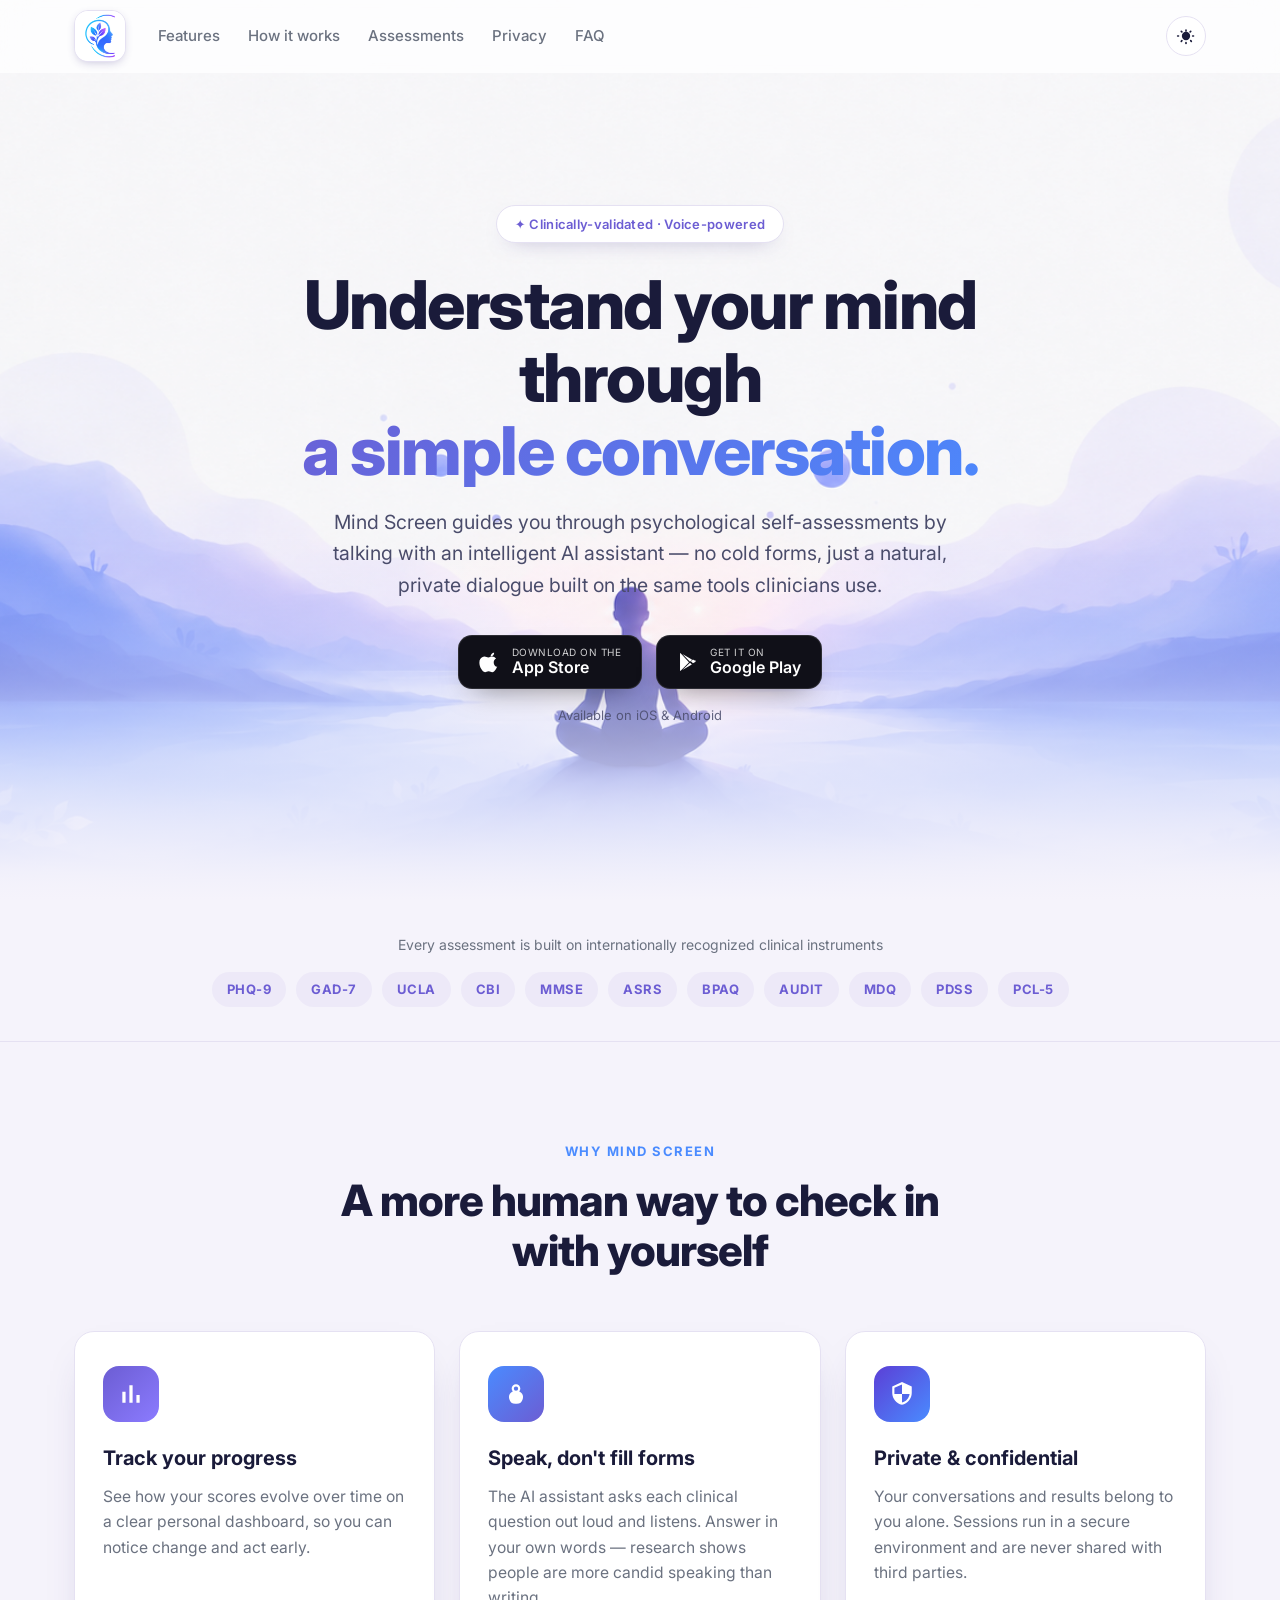
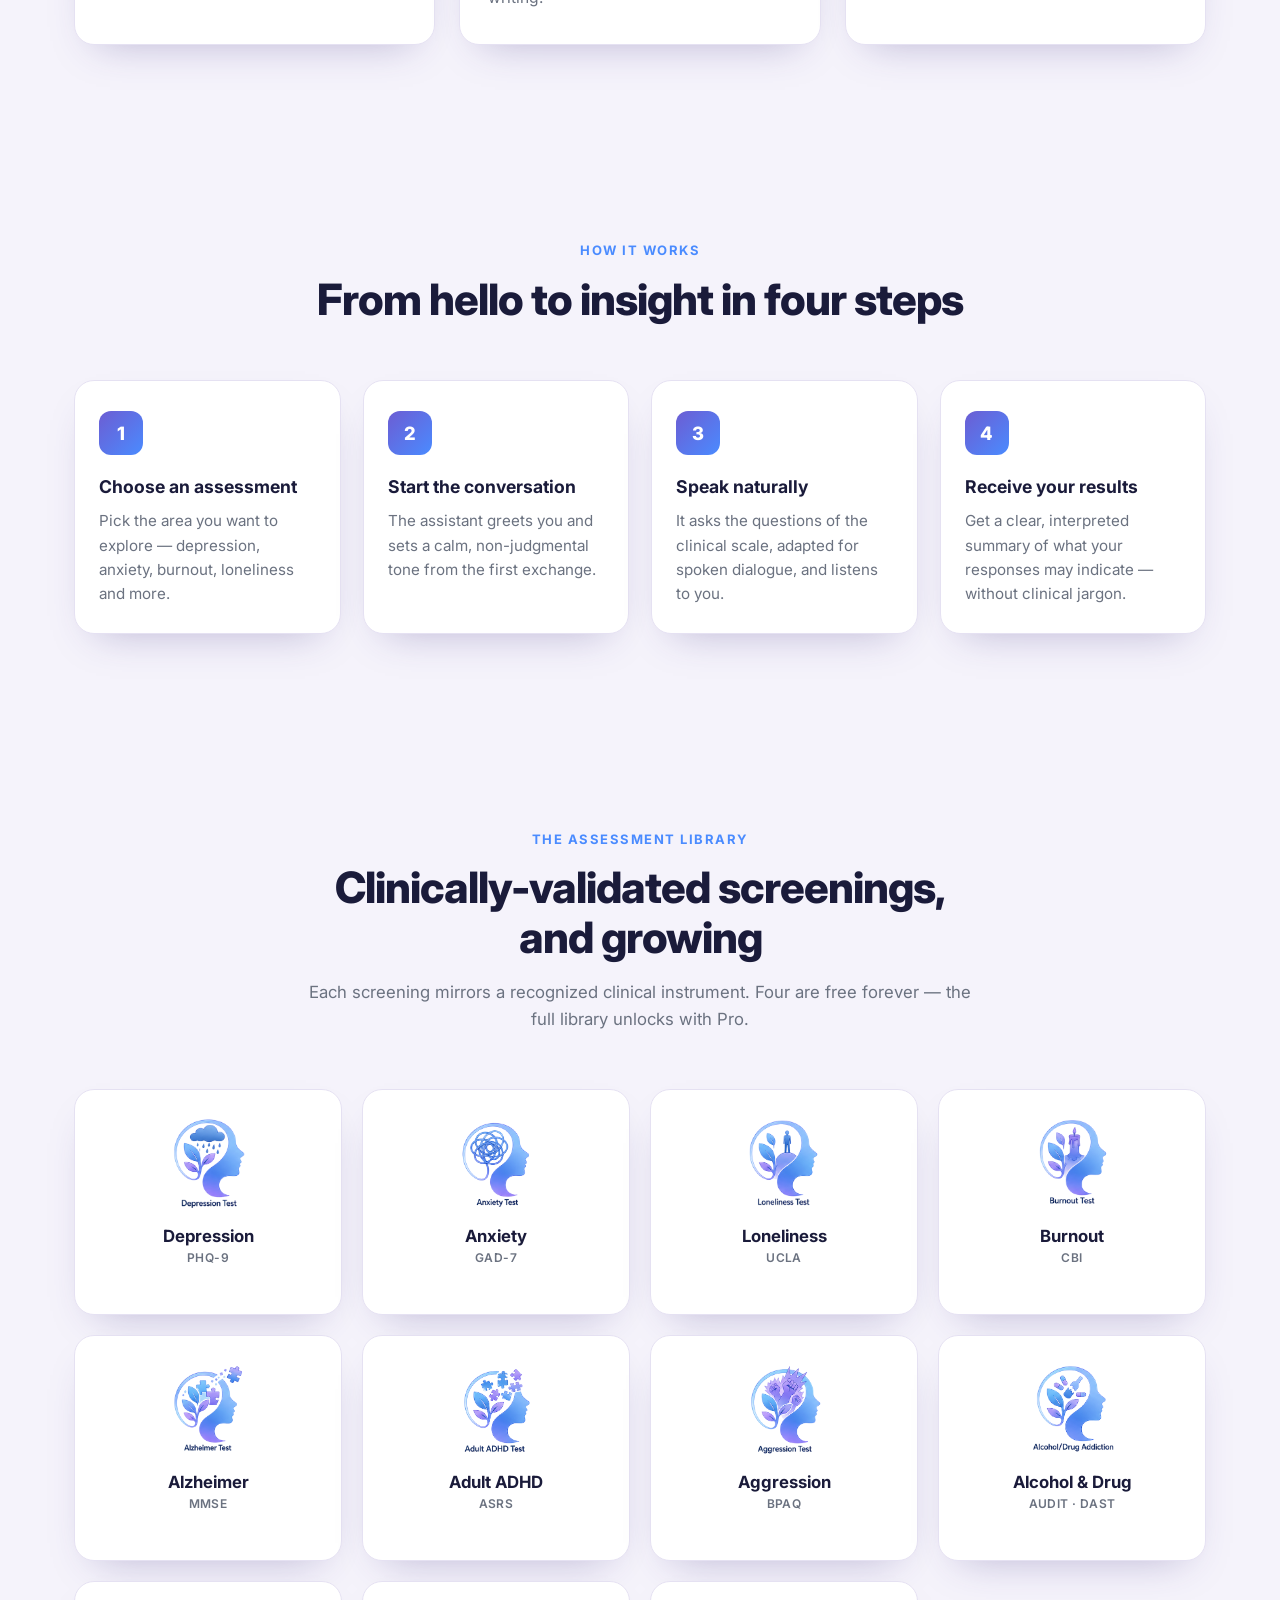
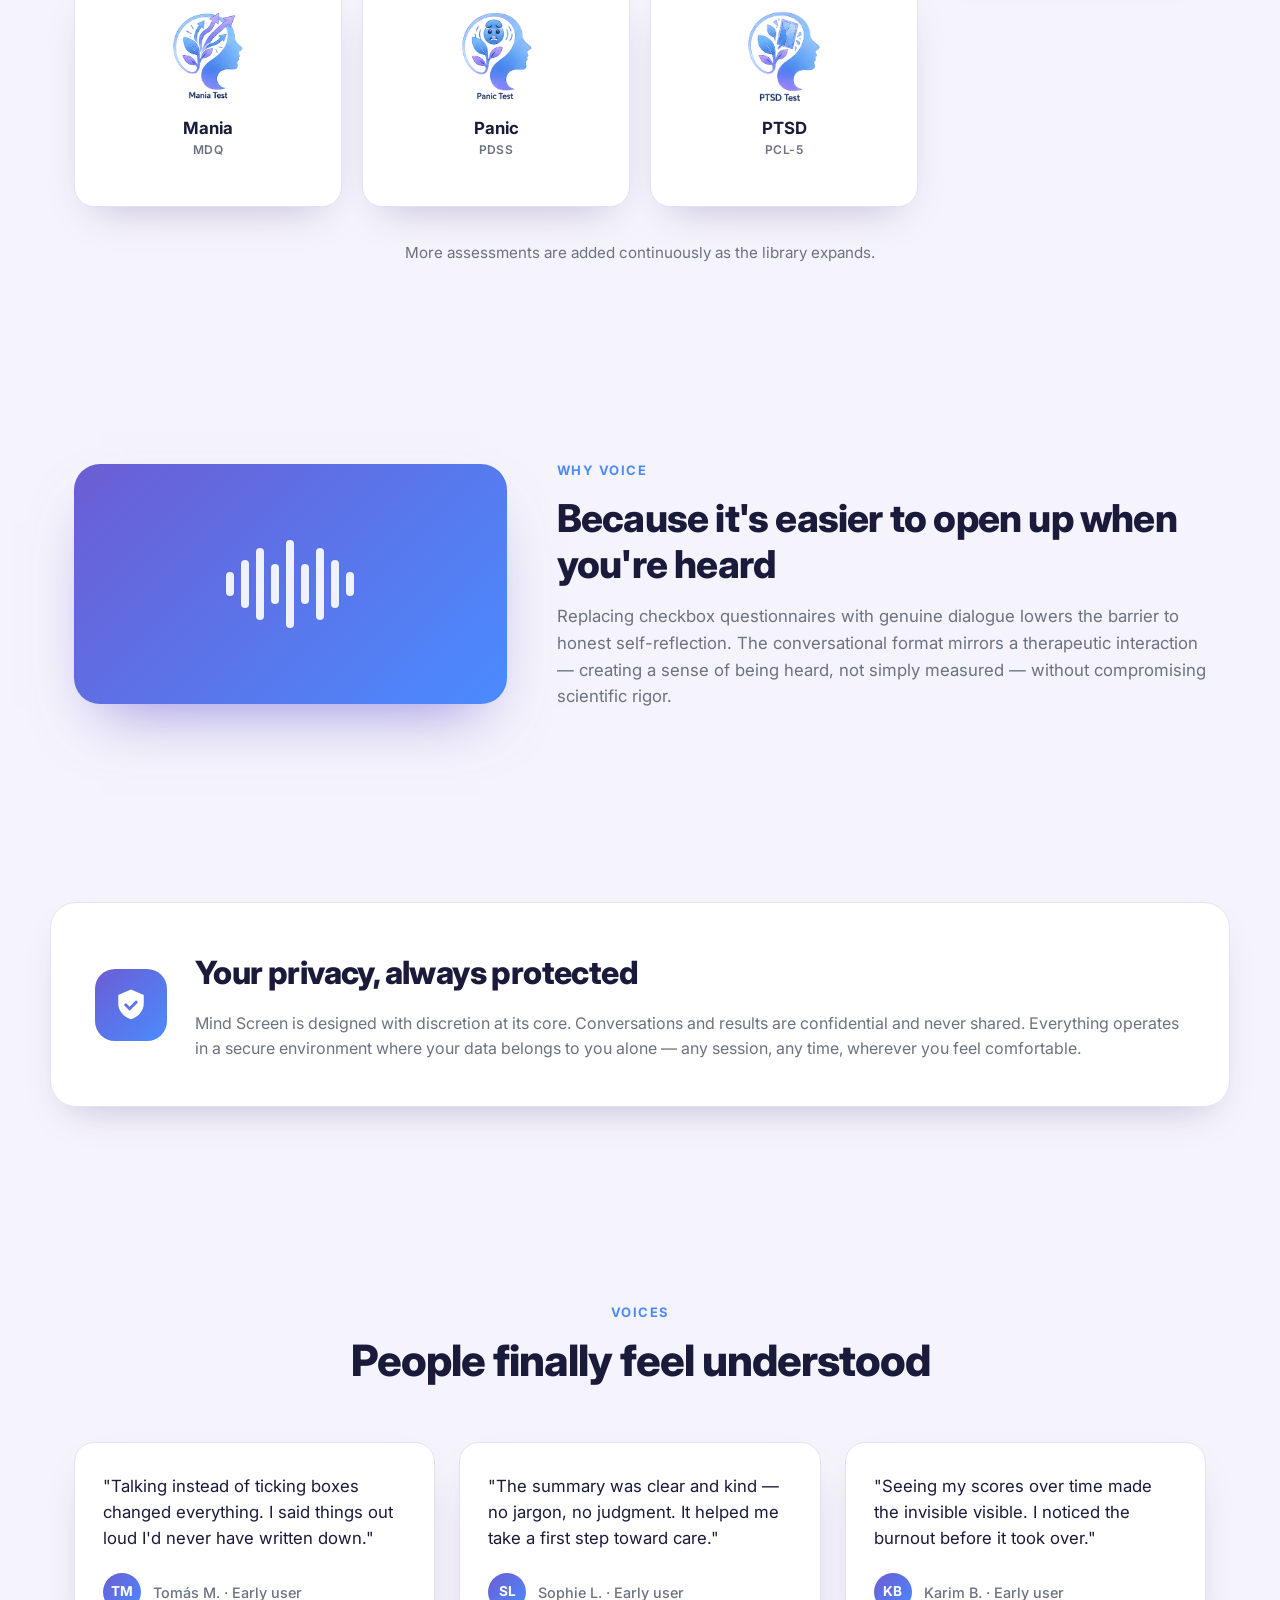
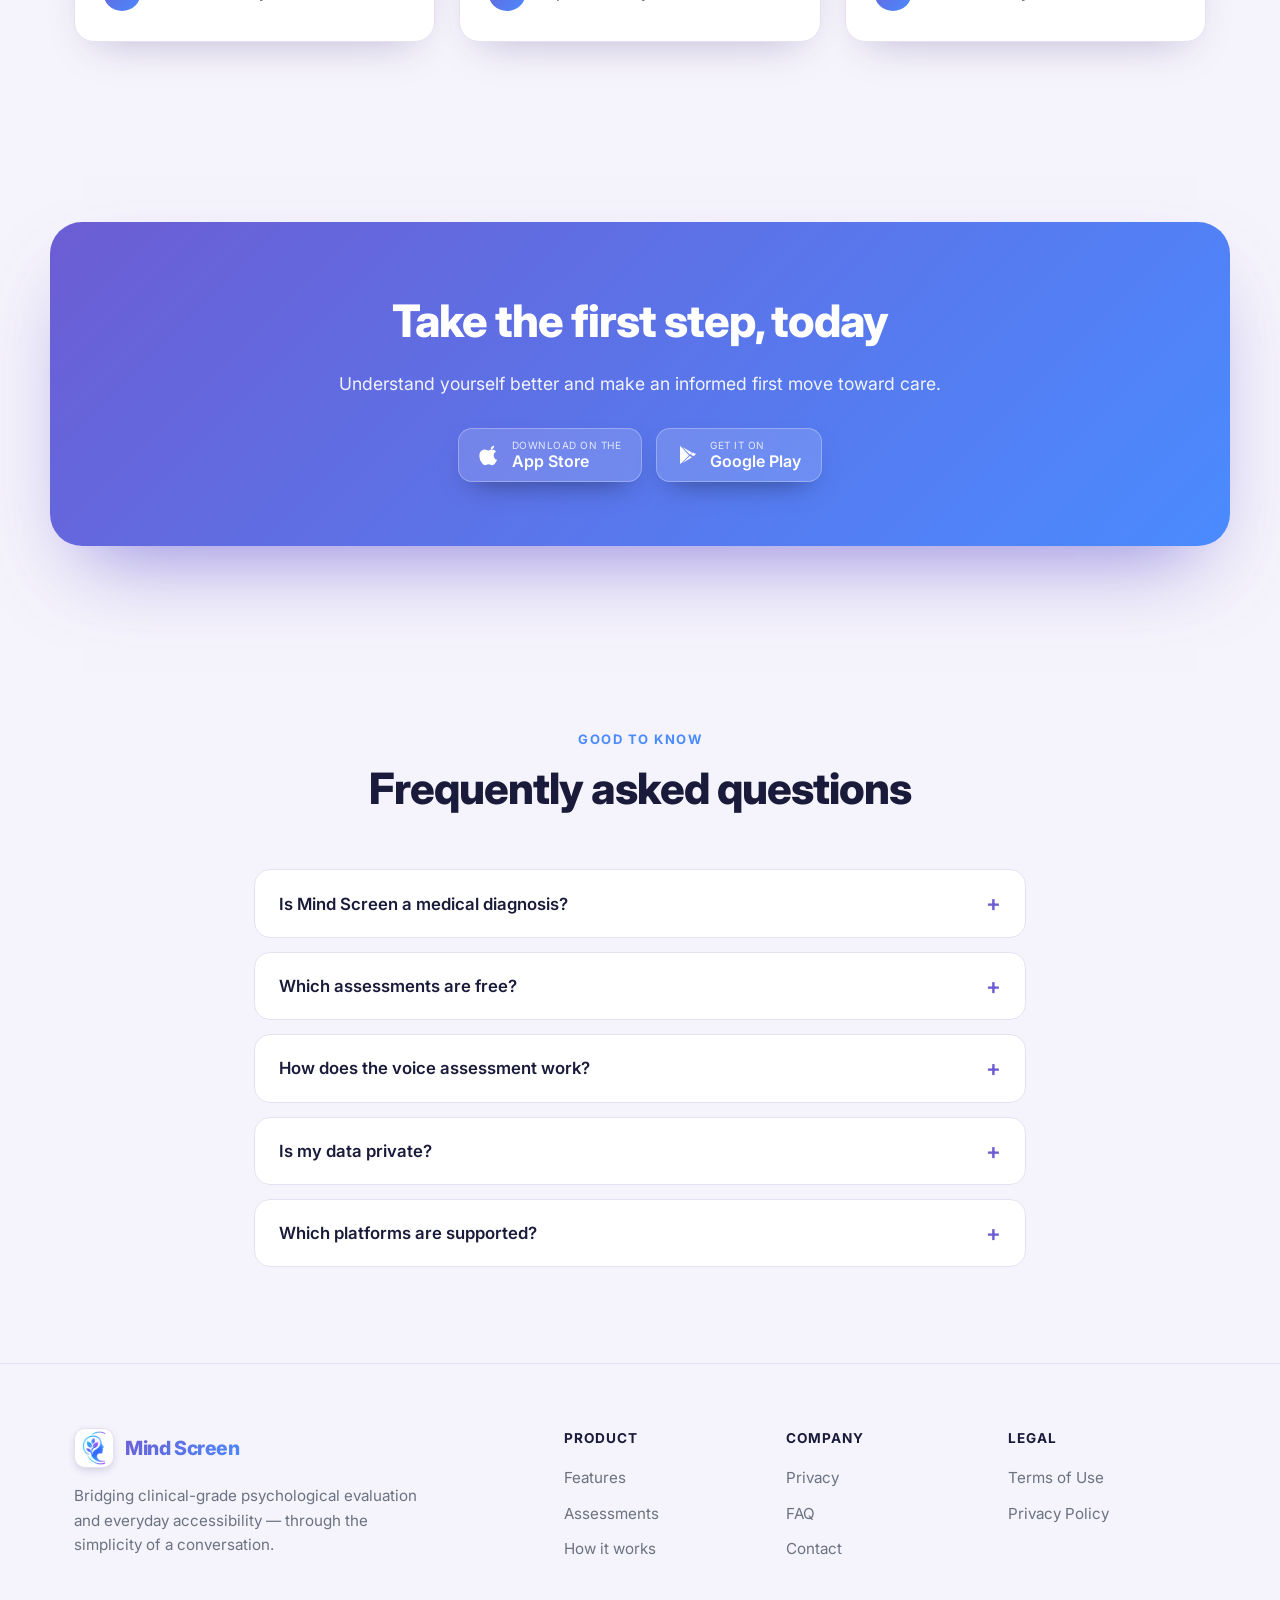
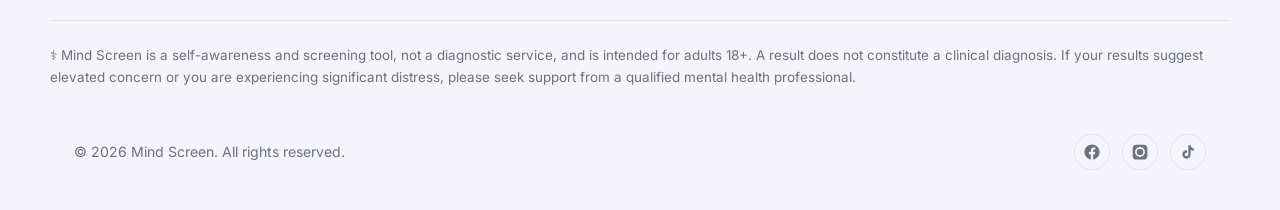
==== index.html @ 88c6c552 "Update Website Assets and Scripts" ====
<!DOCTYPE html>
<html lang="en">
<head>
  <meta charset="UTF-8" />
  <meta name="viewport" content="width=device-width, initial-scale=1.0" />
  <title>Mind Screen — Talk. Understand. Feel better.</title>
  <meta name="description" content="Mind Screen is a voice-powered mental wellness app. Take clinically-validated psychological self-assessments through a natural conversation with an AI assistant. Private, bilingual, and grounded in the tools clinicians use." />
  <meta name="theme-color" content="#6C5DD3" />
  <link rel="icon" type="image/png" href="assets/img/app-icon.png" />
  <link rel="apple-touch-icon" href="assets/img/app-icon.png" />
  <link rel="preconnect" href="https://fonts.googleapis.com" />
  <link rel="preconnect" href="https://fonts.gstatic.com" crossorigin />
  <link href="https://fonts.googleapis.com/css2?family=Inter:wght@400;500;600;700;800&family=Playfair+Display:wght@600;700&display=swap" rel="stylesheet" />
  <link rel="stylesheet" href="assets/css/styles.css" />
</head>
<body>
  <!-- ============================ HEADER ============================ -->
  <header class="site-header" id="siteHeader">
    <div class="container header-inner">
      <a href="#top" class="brand" aria-label="Mind Screen home">
        <img src="assets/img/app-icon.png" alt="Mind Screen" class="brand-icon" />
      </a>

      <nav class="main-nav" aria-label="Primary">
        <a href="#features" data-i18n="nav.features">Features</a>
        <a href="#how" data-i18n="nav.how">How it works</a>
        <a href="#tests" data-i18n="nav.tests">Assessments</a>
        <a href="#privacy" data-i18n="nav.privacy">Privacy</a>
        <a href="#faq" data-i18n="nav.faq">FAQ</a>
      </nav>

      <div class="header-actions">
        <button class="theme-toggle" id="themeToggle" aria-label="Toggle dark mode" title="Toggle theme">
          <svg class="icon-sun" viewBox="0 0 24 24" width="20" height="20" aria-hidden="true"><path fill="currentColor" d="M12 17a5 5 0 1 0 0-10 5 5 0 0 0 0 10Zm0-13a1 1 0 0 1 1 1v1a1 1 0 1 1-2 0V5a1 1 0 0 1 1-1Zm0 15a1 1 0 0 1 1 1v1a1 1 0 1 1-2 0v-1a1 1 0 0 1 1-1ZM4 12a1 1 0 0 1-1 1H2a1 1 0 1 1 0-2h1a1 1 0 0 1 1 1Zm18 0a1 1 0 0 1-1 1h-1a1 1 0 1 1 0-2h1a1 1 0 0 1 1 1ZM5.64 5.64a1 1 0 0 1 1.42 0l.7.7A1 1 0 1 1 6.34 7.76l-.7-.7a1 1 0 0 1 0-1.42Zm11.3 11.3a1 1 0 0 1 1.42 0l.7.7a1 1 0 1 1-1.42 1.42l-.7-.7a1 1 0 0 1 0-1.42Zm1.42-11.3a1 1 0 0 1 0 1.42l-.7.7a1 1 0 1 1-1.42-1.42l.7-.7a1 1 0 0 1 1.42 0ZM7.76 16.94a1 1 0 0 1 0 1.42l-.7.7a1 1 0 0 1-1.42-1.42l.7-.7a1 1 0 0 1 1.42 0Z"/></svg>
          <svg class="icon-moon" viewBox="0 0 24 24" width="20" height="20" aria-hidden="true"><path fill="currentColor" d="M21.64 13a1 1 0 0 0-1.05-.14 8 8 0 0 1-3.37.73 8.15 8.15 0 0 1-8.14-8.1 8 8 0 0 1 .74-3.4 1 1 0 0 0-1.19-1.36A10.14 10.14 0 1 0 22 14.05a1 1 0 0 0-.36-1.05Z"/></svg>
        </button>
        <a href="#get-app" class="btn btn-primary btn-sm nav-cta" data-i18n="nav.cta">Get the app</a>
        <button class="menu-toggle" id="menuToggle" aria-label="Open menu" aria-expanded="false">
          <span></span><span></span><span></span>
        </button>
      </div>
    </div>
  </header>

  <a id="top"></a>

  <!-- ============================ HERO ============================ -->
  <section class="hero" id="hero">
    <div class="hero-bg" aria-hidden="true"></div>
    <div class="container hero-inner">
      <span class="pill" data-i18n="hero.badge">✦ Clinically-validated · Voice-powered</span>
      <h1 class="hero-title">
        <span data-i18n="hero.title1">Understand your mind through</span>
        <span class="grad-text" data-i18n="hero.title2">a simple conversation.</span>
      </h1>
      <p class="hero-sub" data-i18n="hero.sub">Mind Screen guides you through psychological self-assessments by talking with an intelligent AI assistant — no cold forms, just a natural, private dialogue built on the same tools clinicians use.</p>

      <div class="store-badges" id="get-app">
        <a href="#" class="store-badge" aria-label="Download on the App Store">
          <svg viewBox="0 0 24 24" width="22" height="22" aria-hidden="true"><path fill="currentColor" d="M16.5 1.9c.1 1-.3 2-1 2.8-.7.8-1.8 1.4-2.8 1.3-.1-1 .4-2 1-2.7.7-.8 1.9-1.4 2.8-1.4ZM19.9 17c-.5 1.2-.8 1.7-1.5 2.8-1 1.5-2.3 3.3-4 3.3-1.5 0-1.9-1-3.9-1s-2.5 1-3.9 1c-1.7 0-3-1.7-3.9-3.1-2.6-4-2.9-8.7-1.3-11.2 1.1-1.7 2.9-2.8 4.6-2.8 1.7 0 2.8 1 4.2 1 1.4 0 2.2-1 4.2-1 1.5 0 3.1.8 4.2 2.3-3.7 2-3.1 7.3.2 8.9Z"/></svg>
          <span><small data-i18n="store.on">Download on the</small><strong>App Store</strong></span>
        </a>
        <a href="#" class="store-badge" aria-label="Get it on Google Play">
          <svg viewBox="0 0 24 24" width="22" height="22" aria-hidden="true"><path fill="currentColor" d="M3.6 2.2c-.2.3-.3.7-.3 1.2v17.2c0 .5.1.9.3 1.2l.1.1L13 12.6v-.2L3.7 2.1l-.1.1Zm12.6 7.1L5.9 3.4l8.3 8.3 2-1.8-.0-.6ZM5.9 20.6l10.3-5.9-2-2-8.3 8v-.1Zm14-9.9-2.5-1.4-2.2 2 2.2 2 2.5-1.4c.7-.4.7-1.4 0-1.8Z"/></svg>
          <span><small data-i18n="store.get">GET IT ON</small><strong>Google Play</strong></span>
        </a>
      </div>
      <p class="hero-note"><span data-i18n="hero.note">Available on iOS &amp; Android</span></p>
    </div>
    <div class="hero-fade" aria-hidden="true"></div>
  </section>

  <!-- ============================ TRUST STRIP ============================ -->
  <section class="trust" aria-label="Clinical scales">
    <div class="container">
      <p class="trust-label" data-i18n="trust.label">Every assessment is built on internationally recognized clinical instruments</p>
      <ul class="scale-chips">
        <li>PHQ-9</li><li>GAD-7</li><li>UCLA</li><li>CBI</li><li>MMSE</li>
        <li>ASRS</li><li>BPAQ</li><li>AUDIT</li><li>MDQ</li><li>PDSS</li><li>PCL-5</li>
      </ul>
    </div>
  </section>

  <!-- ============================ FEATURES ============================ -->
  <section class="section" id="features">
    <div class="container">
      <div class="section-head reveal">
        <span class="eyebrow" data-i18n="features.eyebrow">Why Mind Screen</span>
        <h2 data-i18n="features.title">A more human way to check in with yourself</h2>
      </div>
      <div class="cards-3">
        <article class="feature-card reveal">
          <div class="feature-ic ic-a">
            <svg viewBox="0 0 24 24" width="26" height="26"><path fill="currentColor" d="M4 20V10h3v10H4Zm6.5 0V4h3v16h-3ZM17 20v-7h3v7h-3Z"/></svg>
          </div>
          <h3 data-i18n="feature1.t">Track your progress</h3>
          <p data-i18n="feature1.d">See how your scores evolve over time on a clear personal dashboard, so you can notice change and act early.</p>
        </article>
        <article class="feature-card reveal">
          <div class="feature-ic ic-b">
            <svg viewBox="0 0 24 24" width="26" height="26"><path fill="currentColor" d="M12 3a4 4 0 0 1 4 4 4 4 0 0 1-1 2.6A6 6 0 0 1 12 21a6 6 0 0 1-3-11.4A4 4 0 0 1 8 7a4 4 0 0 1 4-4Zm0 6a2 2 0 1 0 0-4 2 2 0 0 0 0 4Z"/></svg>
          </div>
          <h3 data-i18n="feature2.t">Speak, don't fill forms</h3>
          <p data-i18n="feature2.d">The AI assistant asks each clinical question out loud and listens. Answer in your own words — research shows people are more candid speaking than writing.</p>
        </article>
        <article class="feature-card reveal">
          <div class="feature-ic ic-c">
            <svg viewBox="0 0 24 24" width="26" height="26"><path fill="currentColor" d="M12 1 3 5v6c0 5 3.8 9.7 9 11 5.2-1.3 9-6 9-11V5l-9-4Zm0 10.9h7c-.5 3.6-3 6.9-7 8V12H5V6.3l7-3.1v8.7Z"/></svg>
          </div>
          <h3 data-i18n="feature3.t">Private &amp; confidential</h3>
          <p data-i18n="feature3.d">Your conversations and results belong to you alone. Sessions run in a secure environment and are never shared with third parties.</p>
        </article>
      </div>
    </div>
  </section>

  <!-- ============================ HOW IT WORKS ============================ -->
  <section class="section how" id="how">
    <div class="container">
      <div class="section-head reveal">
        <span class="eyebrow" data-i18n="how.eyebrow">How it works</span>
        <h2 data-i18n="how.title">From hello to insight in four steps</h2>
      </div>
      <div class="steps">
        <div class="step reveal">
          <span class="step-n">1</span>
          <h3 data-i18n="how1.t">Choose an assessment</h3>
          <p data-i18n="how1.d">Pick the area you want to explore — depression, anxiety, burnout, loneliness and more.</p>
        </div>
        <div class="step reveal">
          <span class="step-n">2</span>
          <h3 data-i18n="how2.t">Start the conversation</h3>
          <p data-i18n="how2.d">The assistant greets you and sets a calm, non-judgmental tone from the first exchange.</p>
        </div>
        <div class="step reveal">
          <span class="step-n">3</span>
          <h3 data-i18n="how3.t">Speak naturally</h3>
          <p data-i18n="how3.d">It asks the questions of the clinical scale, adapted for spoken dialogue, and listens to you.</p>
        </div>
        <div class="step reveal">
          <span class="step-n">4</span>
          <h3 data-i18n="how4.t">Receive your results</h3>
          <p data-i18n="how4.d">Get a clear, interpreted summary of what your responses may indicate — without clinical jargon.</p>
        </div>
      </div>
    </div>
  </section>

  <!-- ============================ TESTS LIBRARY ============================ -->
  <section class="section tests" id="tests">
    <div class="container">
      <div class="section-head reveal">
        <span class="eyebrow" data-i18n="tests.eyebrow">The assessment library</span>
        <h2 data-i18n="tests.title">Clinically-validated screenings, and growing</h2>
        <p class="section-lead" data-i18n="tests.lead">Each screening mirrors a recognized clinical instrument. Four are free forever — the full library unlocks with Pro.</p>
      </div>
      <div class="tests-grid" id="testsGrid"><!-- injected by JS --></div>
      <p class="tests-foot" data-i18n="tests.foot">More assessments are added continuously as the library expands.</p>
    </div>
  </section>

  <!-- ============================ VOICE SECTION ============================ -->
  <section class="section voice">
    <div class="container voice-inner">
      <div class="voice-visual reveal" aria-hidden="true">
        <div class="wave"><span></span><span></span><span></span><span></span><span></span><span></span><span></span><span></span><span></span></div>
      </div>
      <div class="voice-text reveal">
        <span class="eyebrow" data-i18n="voice.eyebrow">Why voice</span>
        <h2 data-i18n="voice.title">Because it's easier to open up when you're heard</h2>
        <p data-i18n="voice.d">Replacing checkbox questionnaires with genuine dialogue lowers the barrier to honest self-reflection. The conversational format mirrors a therapeutic interaction — creating a sense of being heard, not simply measured — without compromising scientific rigor.</p>
      </div>
    </div>
  </section>

  <!-- ============================ PRIVACY ============================ -->
  <section class="section privacy" id="privacy">
    <div class="container privacy-card reveal">
      <div class="privacy-ic">
        <svg viewBox="0 0 24 24" width="34" height="34"><path fill="currentColor" d="M12 1 3 5v6c0 5 3.8 9.7 9 11 5.2-1.3 9-6 9-11V5l-9-4Zm-1 15-4-4 1.4-1.4L11 13.2l4.6-4.6L17 10l-6 6Z"/></svg>
      </div>
      <div>
        <h2 data-i18n="privacy.title">Your privacy, always protected</h2>
        <p data-i18n="privacy.d">Mind Screen is designed with discretion at its core. Conversations and results are confidential and never shared. Everything operates in a secure environment where your data belongs to you alone — any session, any time, wherever you feel comfortable.</p>
      </div>
    </div>
  </section>

  <!-- ============================ TESTIMONIALS ============================ -->
  <section class="section testimonials">
    <div class="container">
      <div class="section-head reveal">
        <span class="eyebrow" data-i18n="testi.eyebrow">Voices</span>
        <h2 data-i18n="testi.title">People finally feel understood</h2>
      </div>
      <div class="cards-3">
        <figure class="quote reveal">
          <blockquote data-i18n="testi1.q">"Talking instead of ticking boxes changed everything. I said things out loud I'd never have written down."</blockquote>
          <figcaption><span class="avatar">TM</span><span data-i18n="testi1.a">Tomás M. · Early user</span></figcaption>
        </figure>
        <figure class="quote reveal">
          <blockquote data-i18n="testi2.q">"The summary was clear and kind — no jargon, no judgment. It helped me take a first step toward care."</blockquote>
          <figcaption><span class="avatar">SL</span><span data-i18n="testi2.a">Sophie L. · Early user</span></figcaption>
        </figure>
        <figure class="quote reveal">
          <blockquote data-i18n="testi3.q">"Seeing my scores over time made the invisible visible. I noticed the burnout before it took over."</blockquote>
          <figcaption><span class="avatar">KB</span><span data-i18n="testi3.a">Karim B. · Early user</span></figcaption>
        </figure>
      </div>
    </div>
  </section>

  <!-- ============================ CTA BAND ============================ -->
  <section class="cta-band">
    <div class="container cta-inner reveal">
      <h2 data-i18n="cta.title">Take the first step, today</h2>
      <p data-i18n="cta.sub">Understand yourself better and make an informed first move toward care.</p>
      <div class="store-badges">
        <a href="#" class="store-badge">
          <svg viewBox="0 0 24 24" width="22" height="22" aria-hidden="true"><path fill="currentColor" d="M16.5 1.9c.1 1-.3 2-1 2.8-.7.8-1.8 1.4-2.8 1.3-.1-1 .4-2 1-2.7.7-.8 1.9-1.4 2.8-1.4ZM19.9 17c-.5 1.2-.8 1.7-1.5 2.8-1 1.5-2.3 3.3-4 3.3-1.5 0-1.9-1-3.9-1s-2.5 1-3.9 1c-1.7 0-3-1.7-3.9-3.1-2.6-4-2.9-8.7-1.3-11.2 1.1-1.7 2.9-2.8 4.6-2.8 1.7 0 2.8 1 4.2 1 1.4 0 2.2-1 4.2-1 1.5 0 3.1.8 4.2 2.3-3.7 2-3.1 7.3.2 8.9Z"/></svg>
          <span><small data-i18n="store.on">Download on the</small><strong>App Store</strong></span>
        </a>
        <a href="#" class="store-badge">
          <svg viewBox="0 0 24 24" width="22" height="22" aria-hidden="true"><path fill="currentColor" d="M3.6 2.2c-.2.3-.3.7-.3 1.2v17.2c0 .5.1.9.3 1.2l.1.1L13 12.6v-.2L3.7 2.1l-.1.1Zm12.6 7.1L5.9 3.4l8.3 8.3 2-1.8-.0-.6ZM5.9 20.6l10.3-5.9-2-2-8.3 8v-.1Zm14-9.9-2.5-1.4-2.2 2 2.2 2 2.5-1.4c.7-.4.7-1.4 0-1.8Z"/></svg>
          <span><small data-i18n="store.get">GET IT ON</small><strong>Google Play</strong></span>
        </a>
      </div>
    </div>
  </section>

  <!-- ============================ FAQ ============================ -->
  <section class="section faq" id="faq">
    <div class="container faq-container">
      <div class="section-head reveal">
        <span class="eyebrow" data-i18n="faq.eyebrow">Good to know</span>
        <h2 data-i18n="faq.title">Frequently asked questions</h2>
      </div>
      <div class="faq-list" id="faqList"><!-- injected by JS --></div>
    </div>
  </section>

  <!-- ============================ FOOTER ============================ -->
  <footer class="site-footer">
    <div class="container footer-top">
      <div class="footer-brand">
        <a href="#top" class="footer-logo">
          <img src="assets/img/app-icon.png" alt="Mind Screen" class="brand-icon" />
          <span class="brand-name">Mind Screen</span>
        </a>
        <p data-i18n="footer.tagline">Bridging clinical-grade psychological evaluation and everyday accessibility — through the simplicity of a conversation.</p>
      </div>
      <div class="footer-cols">
        <div class="footer-col">
          <h4 data-i18n="footer.product">Product</h4>
          <a href="#features" data-i18n="nav.features">Features</a>
          <a href="#tests" data-i18n="nav.tests">Assessments</a>
          <a href="#how" data-i18n="nav.how">How it works</a>
        </div>
        <div class="footer-col">
          <h4 data-i18n="footer.company">Company</h4>
          <a href="#privacy" data-i18n="nav.privacy">Privacy</a>
          <a href="#faq" data-i18n="nav.faq">FAQ</a>
          <a href="mailto:contact@mindscreen.app" data-i18n="footer.contact">Contact</a>
        </div>
        <div class="footer-col">
          <h4 data-i18n="footer.legal">Legal</h4>
          <a href="#" data-i18n="footer.terms">Terms of Use</a>
          <a href="#" data-i18n="footer.privacyp">Privacy Policy</a>
        </div>
      </div>
    </div>
    <div class="container footer-disclaimer">
      <p data-i18n="footer.disclaimer">⚕️ Mind Screen is a self-awareness and screening tool, not a diagnostic service, and is intended for adults 18+. A result does not constitute a clinical diagnosis. If your results suggest elevated concern or you are experiencing significant distress, please seek support from a qualified mental health professional.</p>
    </div>
    <div class="container footer-bottom">
      <span data-i18n="footer.rights">© 2026 Mind Screen. All rights reserved.</span>
      <div class="footer-social">
        <a href="#" aria-label="Facebook"><svg viewBox="0 0 24 24" width="18" height="18"><path fill="currentColor" d="M22 12.06C22 6.5 17.52 2 12 2S2 6.5 2 12.06c0 5.02 3.66 9.18 8.44 9.94v-7.03H7.9v-2.9h2.54V9.85c0-2.52 1.49-3.91 3.78-3.91 1.1 0 2.24.2 2.24.2v2.47h-1.26c-1.24 0-1.63.78-1.63 1.57v1.88h2.78l-.44 2.9h-2.34V22c4.78-.76 8.44-4.92 8.44-9.94Z"/></svg></a>
        <a href="#" aria-label="Instagram"><svg viewBox="0 0 24 24" width="18" height="18"><path fill="currentColor" d="M12 2.2c3.2 0 3.6 0 4.9.1 1.2.1 1.8.3 2.2.4.6.2 1 .5 1.4.9.4.4.7.8.9 1.4.1.4.3 1 .4 2.2.1 1.3.1 1.7.1 4.9s0 3.6-.1 4.9c-.1 1.2-.3 1.8-.4 2.2-.2.6-.5 1-.9 1.4-.4.4-.8.7-1.4.9-.4.1-1 .3-2.2.4-1.3.1-1.7.1-4.9.1s-3.6 0-4.9-.1c-1.2-.1-1.8-.3-2.2-.4-.6-.2-1-.5-1.4-.9-.4-.4-.7-.8-.9-1.4-.1-.4-.3-1-.4-2.2C2.2 15.6 2.2 15.2 2.2 12s0-3.6.1-4.9c.1-1.2.3-1.8.4-2.2.2-.6.5-1 .9-1.4.4-.4.8-.7 1.4-.9.4-.1 1-.3 2.2-.4C8.4 2.2 8.8 2.2 12 2.2Zm0 3.2A6.6 6.6 0 1 0 12 18.6 6.6 6.6 0 0 0 12 5.4Zm0 10.9A4.3 4.3 0 1 1 12 7.7a4.3 4.3 0 0 1 0 8.6Zm6.8-11.2a1.5 1.5 0 1 1-3 0 1.5 1.5 0 0 1 3 0Z"/></svg></a>
        <a href="#" aria-label="TikTok"><svg viewBox="0 0 24 24" width="18" height="18"><path fill="currentColor" d="M16.6 5.82a4.28 4.28 0 0 1-1.05-2.82h-3.1v12.31a2.42 2.42 0 0 1-2.42 2.42 2.42 2.42 0 0 1 0-4.84c.26 0 .5.04.74.11v-3.2a5.6 5.6 0 0 0-.74-.05A5.55 5.55 0 1 0 15.53 15V9.06a7.34 7.34 0 0 0 4.29 1.37V7.34a4.28 4.28 0 0 1-3.22-1.52Z"/></svg></a>
      </div>
    </div>
  </footer>

  <!-- ============================ TEST DETAIL MODAL ============================ -->
  <div class="test-modal" id="testModal" role="dialog" aria-modal="true" aria-labelledby="testModalTitle" aria-hidden="true">
    <div class="tm-card" role="document">
      <button class="tm-close" aria-label="Close">
        <svg viewBox="0 0 24 24" width="20" height="20" aria-hidden="true"><path fill="currentColor" d="M18.3 5.71 12 12l6.3 6.29-1.42 1.42L10.59 13.4 5.71 18.3 4.3 16.88 10.59 12 4.3 5.71 5.71 4.3l4.88 4.88L16.88 4.3z"/></svg>
      </button>
      <div id="testModalBody"><!-- injected by JS --></div>
    </div>
  </div>

  <script src="assets/js/i18n.js"></script>
  <script src="assets/js/main.js"></script>
</body>
</html>
---- assets/css/styles.css ----
/* =====================================================================
   Mind Screen — brand-matched single page
   Palette mirrors lib/theme/app_theme.dart
   ===================================================================== */

:root {
  /* Brand (mode-agnostic) */
  --brand-purple: #6C5DD3;
  --brand-blue:   #4A8BFF;
  --brand-purple-dark: #5B3FD6;
  --grad: linear-gradient(135deg, #6C5DD3 0%, #4A8BFF 100%);
  --success: #22C55E;

  /* Light tokens */
  --bg:            #F5F3FB;
  --surface:       #FFFFFF;
  --surface-var:   #EDE9F8;
  --text:          #1A1B3A;
  --text-sec:      #6B7280;
  --border:        #E5E1F2;
  --field:         #F3F0FA;
  --card-shadow:   0 18px 40px -22px rgba(60, 45, 130, .35);
  --hero-img:      url("../img/bg/light-desktop.png");
  --hero-img-wide: url("../img/bg/light-wide.png");
  --hero-img-mob:  url("../img/bg/light-mobile.png");
  --header-bg:     rgba(255, 255, 255, .72);
  --hero-fade:     linear-gradient(to bottom, rgba(245,243,251,0) 0%, var(--bg) 100%);
  --veil:          rgba(245, 243, 251, 0.78);
  --on-hero:       #1A1B3A;
  --on-hero-sec:   #4A4C6B;

  --maxw: 1180px;
  --radius: 20px;
  --radius-pill: 999px;
  --font: 'Inter', system-ui, -apple-system, Segoe UI, Roboto, sans-serif;
  --font-display: 'Playfair Display', Georgia, serif;
}

[data-theme="dark"] {
  --bg:            #0E0B2E;
  --surface:       #1A1745;
  --surface-var:   #231F58;
  --text:          #FFFFFF;
  --text-sec:      #A0A3BD;
  --border:        #2A2750;
  --field:         #1F1B4D;
  --card-shadow:   0 22px 48px -20px rgba(0, 0, 0, .6);
  --hero-img:      url("../img/bg/dark-desktop.png");
  --hero-img-wide: url("../img/bg/dark-wide.png");
  --hero-img-mob:  url("../img/bg/dark-mobile.png");
  --header-bg:     rgba(14, 11, 46, .68);
  --hero-fade:     linear-gradient(to bottom, rgba(14,11,46,0) 0%, var(--bg) 100%);
  --veil:          rgba(14, 11, 46, 0.83);
  --on-hero:       #FFFFFF;
  --on-hero-sec:   #C9CBE6;
}

* { box-sizing: border-box; margin: 0; padding: 0; }
html { scroll-behavior: smooth; scroll-padding-top: 88px; }
body {
  font-family: var(--font);
  background: var(--bg);
  color: var(--text);
  line-height: 1.6;
  -webkit-font-smoothing: antialiased;
  overflow-x: hidden;
  transition: background .4s ease, color .3s ease;
}
/* Site-wide ambient background: fixed meditation scene + readability veil */
body::before {
  content: ""; position: fixed; inset: 0; z-index: -2;
  background-image: var(--hero-img-wide);
  background-size: cover; background-position: center;
  transition: background-image .5s ease;
}
body::after {
  content: ""; position: fixed; inset: 0; z-index: -1;
  background: var(--veil); pointer-events: none;
  transition: background .4s ease;
}
img { max-width: 100%; display: block; }
a { color: inherit; text-decoration: none; }
.container { width: 100%; max-width: var(--maxw); margin: 0 auto; padding: 0 24px; }

/* ---------- Buttons ---------- */
.btn {
  display: inline-flex; align-items: center; justify-content: center; gap: 8px;
  font-family: var(--font); font-weight: 600; font-size: 16px;
  border: none; cursor: pointer; border-radius: var(--radius-pill);
  padding: 15px 28px; transition: transform .18s ease, box-shadow .25s ease, opacity .2s;
}
.btn-primary { background: var(--grad); color: #fff; box-shadow: 0 12px 26px -10px rgba(108,93,211,.7); }
.btn-primary:hover { transform: translateY(-2px); box-shadow: 0 18px 34px -12px rgba(108,93,211,.85); }
.btn-sm { padding: 10px 20px; font-size: 14px; }

/* ---------- Header ---------- */
.site-header {
  position: fixed; top: 0; left: 0; right: 0; z-index: 100;
  background: var(--header-bg);
  backdrop-filter: saturate(160%) blur(16px);
  -webkit-backdrop-filter: saturate(160%) blur(16px);
  border-bottom: 1px solid transparent;
  transition: border-color .3s, background .4s;
}
.site-header.scrolled { border-bottom-color: var(--border); }
.header-inner { display: flex; align-items: center; gap: 24px; height: 72px; }
.brand { display: flex; align-items: center; gap: 11px; }
.brand-icon {
  width: 40px; height: 40px; flex-shrink: 0; border-radius: 11px;
  background: #fff; box-shadow: 0 3px 10px -3px rgba(60, 45, 130, .3);
  border: 1px solid var(--border);
}
.brand .brand-icon { width: 52px; height: 52px; border-radius: 14px; }
.brand-name {
  font-size: 1.22rem; font-weight: 800; letter-spacing: -.4px; white-space: nowrap;
  background: var(--grad); -webkit-background-clip: text; background-clip: text; color: transparent;
}
.main-nav { display: flex; gap: 28px; margin-left: 8px; margin-right: auto; }
.main-nav a { font-size: 15px; font-weight: 500; color: var(--text-sec); transition: color .2s; }
.main-nav a:hover { color: var(--text); }
.header-actions { display: flex; align-items: center; gap: 12px; }

.lang-switch { display: flex; background: var(--surface-var); border-radius: var(--radius-pill); padding: 3px; }
.lang-switch button {
  border: none; background: transparent; cursor: pointer; font-family: var(--font);
  font-weight: 600; font-size: 13px; color: var(--text-sec);
  padding: 6px 12px; border-radius: var(--radius-pill); transition: all .2s;
}
.lang-switch button.active { background: var(--grad); color: #fff; }

.theme-toggle {
  width: 40px; height: 40px; border-radius: 50%; border: 1px solid var(--border);
  background: var(--surface); color: var(--text); cursor: pointer;
  display: grid; place-items: center; transition: all .2s;
}
.theme-toggle:hover { border-color: var(--brand-purple); color: var(--brand-purple); }
.theme-toggle .icon-moon { display: none; }
[data-theme="dark"] .theme-toggle .icon-sun { display: none; }
[data-theme="dark"] .theme-toggle .icon-moon { display: block; }

.menu-toggle { display: none; flex-direction: column; gap: 5px; background: none; border: none; cursor: pointer; padding: 8px; }
.menu-toggle span { width: 22px; height: 2px; background: var(--text); border-radius: 2px; transition: .3s; }

/* Header CTA stays hidden while the hero download badges are on screen,
   then fades in once the user scrolls past the hero. */
.nav-cta { display: none; }
.site-header.past-hero .nav-cta { display: inline-flex; animation: ctaIn .35s ease both; }
@keyframes ctaIn { from { opacity: 0; transform: translateY(-6px); } to { opacity: 1; transform: none; } }

/* ---------- Hero ---------- */
.hero { position: relative; min-height: 100vh; display: flex; align-items: center; overflow: hidden; }
.hero-bg {
  position: absolute; inset: 0;
  background-image: var(--hero-img-wide);
  background-size: cover; background-position: center 30%;
  transition: background-image .5s ease;
}
.hero-fade { position: absolute; left: 0; right: 0; bottom: 0; height: 42%; background: var(--hero-fade); pointer-events: none; }
.hero-inner { position: relative; z-index: 2; text-align: center; padding: 120px 24px 90px; margin: 0 auto; max-width: 860px; }

.pill {
  display: inline-block; padding: 8px 18px; border-radius: var(--radius-pill);
  background: var(--surface); border: 1px solid var(--border);
  color: var(--brand-purple); font-weight: 600; font-size: 13px; letter-spacing: .3px;
  box-shadow: 0 8px 22px -14px rgba(60,45,130,.5);
}
.hero-title {
  font-size: clamp(2.4rem, 6vw, 4.2rem); line-height: 1.08; font-weight: 800;
  letter-spacing: -1.5px; margin: 26px 0 20px; color: var(--on-hero);
}
.hero-title span { display: block; }
.grad-text { background: var(--grad); -webkit-background-clip: text; background-clip: text; color: transparent; }
.hero-sub { font-size: clamp(1.02rem, 2vw, 1.22rem); color: var(--on-hero-sec); max-width: 640px; margin: 0 auto 34px; }

.store-badges { display: flex; gap: 14px; justify-content: center; flex-wrap: wrap; }
.store-badge {
  display: inline-flex; align-items: center; gap: 11px;
  background: #101018; color: #fff; padding: 11px 20px; border-radius: 14px;
  border: 1px solid rgba(255,255,255,.12); transition: transform .18s ease, box-shadow .25s;
  box-shadow: 0 12px 30px -16px rgba(0,0,0,.6);
}
.store-badge:hover { transform: translateY(-2px); box-shadow: 0 18px 36px -16px rgba(0,0,0,.7); }
.store-badge span { display: flex; flex-direction: column; line-height: 1.15; text-align: left; }
.store-badge small { font-size: 10px; opacity: .8; text-transform: uppercase; letter-spacing: .5px; }
.store-badge strong { font-size: 16px; font-weight: 600; }
.hero-note { margin-top: 16px; font-size: 13px; color: var(--on-hero-sec); opacity: .85; }

/* ---------- Trust strip ---------- */
.trust { padding: 34px 0; border-bottom: 1px solid var(--border); }
.trust-label { text-align: center; color: var(--text-sec); font-size: 14px; margin-bottom: 16px; }
.scale-chips { list-style: none; display: flex; flex-wrap: wrap; gap: 10px; justify-content: center; }
.scale-chips li {
  font-size: 13px; font-weight: 700; letter-spacing: .5px; color: var(--brand-purple);
  background: var(--surface-var); padding: 7px 15px; border-radius: var(--radius-pill);
}

/* ---------- Generic section ---------- */
.section { padding: 96px 0; }
.section-head { text-align: center; max-width: 680px; margin: 0 auto 56px; }
.eyebrow { display: inline-block; color: var(--brand-blue); font-weight: 700; font-size: 13px; text-transform: uppercase; letter-spacing: 1.5px; margin-bottom: 14px; }
.section-head h2 { font-size: clamp(1.8rem, 4vw, 2.7rem); font-weight: 800; letter-spacing: -1px; line-height: 1.15; }
.section-lead { margin-top: 16px; color: var(--text-sec); font-size: 1.05rem; }

/* ---------- 3 cards ---------- */
.cards-3 { display: grid; grid-template-columns: repeat(3, 1fr); gap: 24px; }
.feature-card {
  background: var(--surface); border: 1px solid var(--border); border-radius: var(--radius);
  padding: 34px 28px; box-shadow: var(--card-shadow); transition: transform .25s ease, border-color .25s;
}
.feature-card:hover { transform: translateY(-5px); border-color: color-mix(in srgb, var(--brand-purple) 40%, var(--border)); }
.feature-ic { width: 56px; height: 56px; border-radius: 16px; display: grid; place-items: center; color: #fff; margin-bottom: 20px; }
.ic-a { background: linear-gradient(135deg,#6C5DD3,#8B7BFF); }
.ic-b { background: linear-gradient(135deg,#4A8BFF,#6C5DD3); }
.ic-c { background: linear-gradient(135deg,#5B3FD6,#4A8BFF); }
.feature-card h3 { font-size: 1.25rem; font-weight: 700; margin-bottom: 10px; }
.feature-card p { color: var(--text-sec); font-size: .98rem; }

/* ---------- How it works ---------- */
.how { background: transparent; }
.steps { display: grid; grid-template-columns: repeat(4, 1fr); gap: 22px; }
.step {
  position: relative; background: var(--surface); border: 1px solid var(--border);
  border-radius: var(--radius); padding: 30px 24px 26px; box-shadow: var(--card-shadow);
}
.step-n {
  display: grid; place-items: center; width: 44px; height: 44px; border-radius: 12px;
  background: var(--grad); color: #fff; font-weight: 800; font-size: 1.15rem; margin-bottom: 18px;
}
.step h3 { font-size: 1.1rem; font-weight: 700; margin-bottom: 8px; }
.step p { color: var(--text-sec); font-size: .95rem; }

/* ---------- Tests grid ---------- */
.tests-grid { display: grid; grid-template-columns: repeat(4, 1fr); gap: 20px; }
.test-card {
  position: relative; display: flex; flex-direction: column; align-items: center;
  width: 100%; font-family: inherit; color: var(--text); cursor: pointer;
  background: var(--surface); border: 1px solid var(--border);
  border-radius: var(--radius); padding: 26px 20px 22px; text-align: center;
  box-shadow: var(--card-shadow); transition: transform .25s ease, border-color .25s;
}
.test-card:hover { transform: translateY(-5px); border-color: color-mix(in srgb, var(--brand-purple) 45%, var(--border)); }
.test-card:focus-visible { outline: 2px solid var(--brand-purple); outline-offset: 2px; }
.test-card img { width: 96px; height: 96px; object-fit: contain; margin: 0 auto 14px; }
[data-theme="dark"] .test-card img { filter: drop-shadow(0 0 1px rgba(255,255,255,.25)); }
.test-card h3 { font-size: 1.05rem; font-weight: 700; margin-bottom: 4px; }
.test-scale { font-size: 12px; color: var(--text-sec); font-weight: 600; letter-spacing: .4px; }
.test-more {
  margin-top: 12px; font-size: 12px; font-weight: 700; color: var(--brand-purple);
  opacity: 0; transform: translateY(4px); transition: opacity .25s, transform .25s;
}
.test-card:hover .test-more, .test-card:focus-visible .test-more { opacity: 1; transform: none; }
.tests-foot { text-align: center; margin-top: 34px; color: var(--text-sec); font-size: .95rem; }

/* ---------- Test detail modal ---------- */
.test-modal {
  position: fixed; inset: 0; z-index: 200; display: flex; align-items: center; justify-content: center;
  padding: 24px; background: rgba(10, 8, 30, .55); backdrop-filter: blur(4px);
  opacity: 0; visibility: hidden; transition: opacity .28s ease, visibility .28s ease;
}
.test-modal.open { opacity: 1; visibility: visible; }
.tm-card {
  position: relative; width: 100%; max-width: 560px; max-height: 88vh; overflow-y: auto;
  background: var(--surface); border: 1px solid var(--border); border-radius: 24px;
  padding: 34px; box-shadow: 0 40px 90px -30px rgba(0,0,0,.6);
  transform: translateY(16px) scale(.98); transition: transform .28s ease;
}
.test-modal.open .tm-card { transform: none; }
.tm-close {
  position: absolute; top: 16px; right: 16px; width: 38px; height: 38px; border-radius: 50%;
  display: grid; place-items: center; cursor: pointer; color: var(--text-sec);
  background: var(--surface-var); border: 1px solid var(--border); transition: all .2s;
}
.tm-close:hover { color: var(--brand-purple); border-color: var(--brand-purple); }
.tm-head { display: flex; gap: 18px; align-items: center; margin-bottom: 22px; padding-right: 34px; }
.tm-logo { width: 88px; height: 88px; object-fit: contain; flex-shrink: 0; }
[data-theme="dark"] .tm-logo { filter: drop-shadow(0 0 1px rgba(255,255,255,.25)); }
.tm-scale { display: inline-block; font-size: 11px; font-weight: 800; letter-spacing: .6px; color: #fff; background: var(--grad); padding: 3px 10px; border-radius: var(--radius-pill); margin-bottom: 8px; }
.tm-head h3 { font-size: 1.3rem; font-weight: 800; line-height: 1.2; letter-spacing: -.4px; }
.tm-sub { font-size: .9rem; color: var(--text-sec); margin-top: 2px; }
.tm-meta { display: grid; grid-template-columns: 1fr 1fr; gap: 14px; margin-bottom: 22px; }
.tm-meta dt { font-size: 11px; text-transform: uppercase; letter-spacing: .8px; color: var(--brand-blue); font-weight: 700; margin-bottom: 4px; }
.tm-meta dd { font-size: .92rem; color: var(--text); }
.tm-history { margin-bottom: 22px; }
.tm-history h4 { font-size: .85rem; text-transform: uppercase; letter-spacing: .8px; color: var(--text-sec); margin-bottom: 8px; }
.tm-history p { font-size: .96rem; color: var(--text); line-height: 1.6; }
.tm-stats { display: grid; grid-template-columns: 1fr 1fr; gap: 14px; margin-bottom: 12px; }
.tm-stat { text-align: center; background: var(--surface-var); border: 1px solid var(--border); border-radius: 16px; padding: 18px 12px; }
.tm-stat-val { display: block; font-size: 1.5rem; font-weight: 800; color: var(--brand-purple); line-height: 1.1; }
.tm-stat-lbl { display: block; font-size: 12px; color: var(--text-sec); font-weight: 600; margin-top: 4px; }
.tm-accnote { text-align: center; font-size: .82rem; color: var(--text-sec); margin-bottom: 16px; }
.tm-disclaimer { font-size: .78rem; color: var(--text-sec); border-top: 1px solid var(--border); padding-top: 14px; line-height: 1.5; }
@media (max-width: 480px) {
  .tm-card { padding: 26px 20px; }
  .tm-head { flex-direction: column; text-align: center; padding-right: 0; }
  .tm-meta { grid-template-columns: 1fr; }
}

/* ---------- Voice ---------- */
.voice-inner { display: grid; grid-template-columns: .8fr 1.2fr; gap: 50px; align-items: center; }
.voice-visual {
  height: 240px; border-radius: 26px; background: var(--grad);
  display: grid; place-items: center; box-shadow: 0 30px 60px -28px rgba(108,93,211,.7); overflow: hidden;
}
.wave { display: flex; align-items: center; gap: 7px; height: 90px; }
.wave span { width: 8px; border-radius: 8px; background: rgba(255,255,255,.9); animation: wave 1.1s ease-in-out infinite; }
.wave span:nth-child(1){height:24px;animation-delay:0s}.wave span:nth-child(2){height:48px;animation-delay:.1s}
.wave span:nth-child(3){height:72px;animation-delay:.2s}.wave span:nth-child(4){height:40px;animation-delay:.3s}
.wave span:nth-child(5){height:88px;animation-delay:.4s}.wave span:nth-child(6){height:40px;animation-delay:.5s}
.wave span:nth-child(7){height:72px;animation-delay:.6s}.wave span:nth-child(8){height:48px;animation-delay:.7s}
.wave span:nth-child(9){height:24px;animation-delay:.8s}
@keyframes wave { 0%,100%{ transform: scaleY(.4);} 50%{ transform: scaleY(1);} }
.voice-text h2 { font-size: clamp(1.7rem, 3.6vw, 2.4rem); font-weight: 800; letter-spacing: -.8px; margin-bottom: 16px; line-height: 1.2; }
.voice-text p { color: var(--text-sec); font-size: 1.05rem; }

/* ---------- Privacy ---------- */
.privacy-card {
  display: flex; gap: 28px; align-items: center;
  background: var(--surface); border: 1px solid var(--border); border-radius: 26px;
  padding: 44px; box-shadow: var(--card-shadow);
}
.privacy-ic { flex-shrink: 0; width: 72px; height: 72px; border-radius: 20px; background: var(--grad); color: #fff; display: grid; place-items: center; }
.privacy-card h2 { font-size: clamp(1.5rem, 3vw, 2rem); font-weight: 800; margin-bottom: 12px; letter-spacing: -.6px; }
.privacy-card p { color: var(--text-sec); }

/* ---------- Testimonials ---------- */
.quote { background: var(--surface); border: 1px solid var(--border); border-radius: var(--radius); padding: 30px 28px; box-shadow: var(--card-shadow); }
.quote blockquote { font-size: 1.05rem; line-height: 1.55; margin-bottom: 22px; }
.quote figcaption { display: flex; align-items: center; gap: 12px; font-size: .9rem; color: var(--text-sec); font-weight: 500; }
.avatar { width: 38px; height: 38px; border-radius: 50%; background: var(--grad); color: #fff; display: grid; place-items: center; font-weight: 700; font-size: .85rem; }

/* ---------- CTA band ---------- */
.cta-band { padding: 84px 0; }
.cta-inner {
  text-align: center; background: var(--grad); border-radius: 32px; padding: 64px 32px;
  color: #fff; box-shadow: 0 40px 80px -34px rgba(108,93,211,.75);
}
.cta-inner h2 { font-size: clamp(1.9rem, 4vw, 2.8rem); font-weight: 800; letter-spacing: -1px; margin-bottom: 12px; }
.cta-inner p { font-size: 1.1rem; opacity: .92; margin-bottom: 30px; }
.cta-inner .store-badge { background: rgba(255,255,255,.14); border-color: rgba(255,255,255,.28); backdrop-filter: blur(6px); }

/* ---------- FAQ ---------- */
.faq-container { max-width: 820px; }
.faq-list { display: flex; flex-direction: column; gap: 14px; }
.faq-item { background: var(--surface); border: 1px solid var(--border); border-radius: 16px; overflow: hidden; }
.faq-q {
  width: 100%; text-align: left; background: none; border: none; cursor: pointer;
  font-family: var(--font); font-weight: 600; font-size: 1.05rem; color: var(--text);
  padding: 22px 24px; display: flex; justify-content: space-between; align-items: center; gap: 16px;
}
.faq-q .chev { flex-shrink: 0; transition: transform .3s; color: var(--brand-purple); font-size: 1.4rem; line-height: 1; }
.faq-item.open .chev { transform: rotate(45deg); }
.faq-a { max-height: 0; overflow: hidden; transition: max-height .35s ease; }
.faq-a p { padding: 0 24px 22px; color: var(--text-sec); }

/* ---------- Footer ---------- */
.site-footer { border-top: 1px solid var(--border); padding-top: 64px; }
.footer-top { display: grid; grid-template-columns: 1.4fr 2fr; gap: 40px; padding-bottom: 48px; }
.footer-logo { display: inline-flex; align-items: center; gap: 11px; margin-bottom: 16px; }
.footer-brand p { color: var(--text-sec); font-size: .95rem; max-width: 360px; }
.footer-cols { display: grid; grid-template-columns: repeat(3, 1fr); gap: 24px; }
.footer-col h4 { font-size: .85rem; text-transform: uppercase; letter-spacing: 1px; margin-bottom: 16px; color: var(--text); }
.footer-col a { display: block; color: var(--text-sec); font-size: .95rem; margin-bottom: 11px; transition: color .2s; }
.footer-col a:hover { color: var(--brand-purple); }
.footer-disclaimer { padding: 24px 0; border-top: 1px solid var(--border); }
.footer-disclaimer p { color: var(--text-sec); font-size: .84rem; line-height: 1.6; }
.footer-bottom { display: flex; justify-content: space-between; align-items: center; padding: 22px 24px 40px; color: var(--text-sec); font-size: .88rem; flex-wrap: wrap; gap: 16px; }
.footer-social { display: flex; gap: 12px; }
.footer-social a { width: 36px; height: 36px; border-radius: 50%; border: 1px solid var(--border); display: grid; place-items: center; color: var(--text-sec); transition: all .2s; }
.footer-social a:hover { color: var(--brand-purple); border-color: var(--brand-purple); }

/* ---------- Reveal animation ---------- */
.reveal { opacity: 0; transform: translateY(28px); transition: opacity .7s ease, transform .7s ease; }
.reveal.in { opacity: 1; transform: none; }

/* ---------- Responsive ---------- */
@media (max-width: 960px) {
  .cards-3 { grid-template-columns: 1fr; }
  .steps { grid-template-columns: repeat(2, 1fr); }
  .tests-grid { grid-template-columns: repeat(3, 1fr); }
  .voice-inner { grid-template-columns: 1fr; }
  .footer-top { grid-template-columns: 1fr; }
  .hero-bg { background-image: var(--hero-img); }
  body::before { background-image: var(--hero-img); }
}
@media (max-width: 720px) {
  .main-nav, .nav-cta { display: none; }
  .site-header.past-hero .nav-cta { display: none; }
  .menu-toggle { display: flex; }
  .site-header.menu-open { background: var(--bg); }
  .main-nav.open {
    display: flex; flex-direction: column; position: absolute; top: 72px; left: 0; right: 0;
    background: var(--bg); border-bottom: 1px solid var(--border); padding: 18px 24px; gap: 18px;
  }
  .tests-grid { grid-template-columns: repeat(2, 1fr); }
  .hero-bg { background-image: var(--hero-img-mob); background-position: center 20%; }
  body::before { background-image: var(--hero-img-mob); }
  .privacy-card { flex-direction: column; text-align: center; padding: 32px 24px; }
  .footer-cols { grid-template-columns: 1fr 1fr; }
  .section { padding: 72px 0; }
}
@media (max-width: 460px) {
  .steps { grid-template-columns: 1fr; }
  .tests-grid { grid-template-columns: 1fr; }
}

@media (prefers-reduced-motion: reduce) {
  .reveal { opacity: 1; transform: none; transition: none; }
  .wave span { animation: none; }
  html { scroll-behavior: auto; }
}
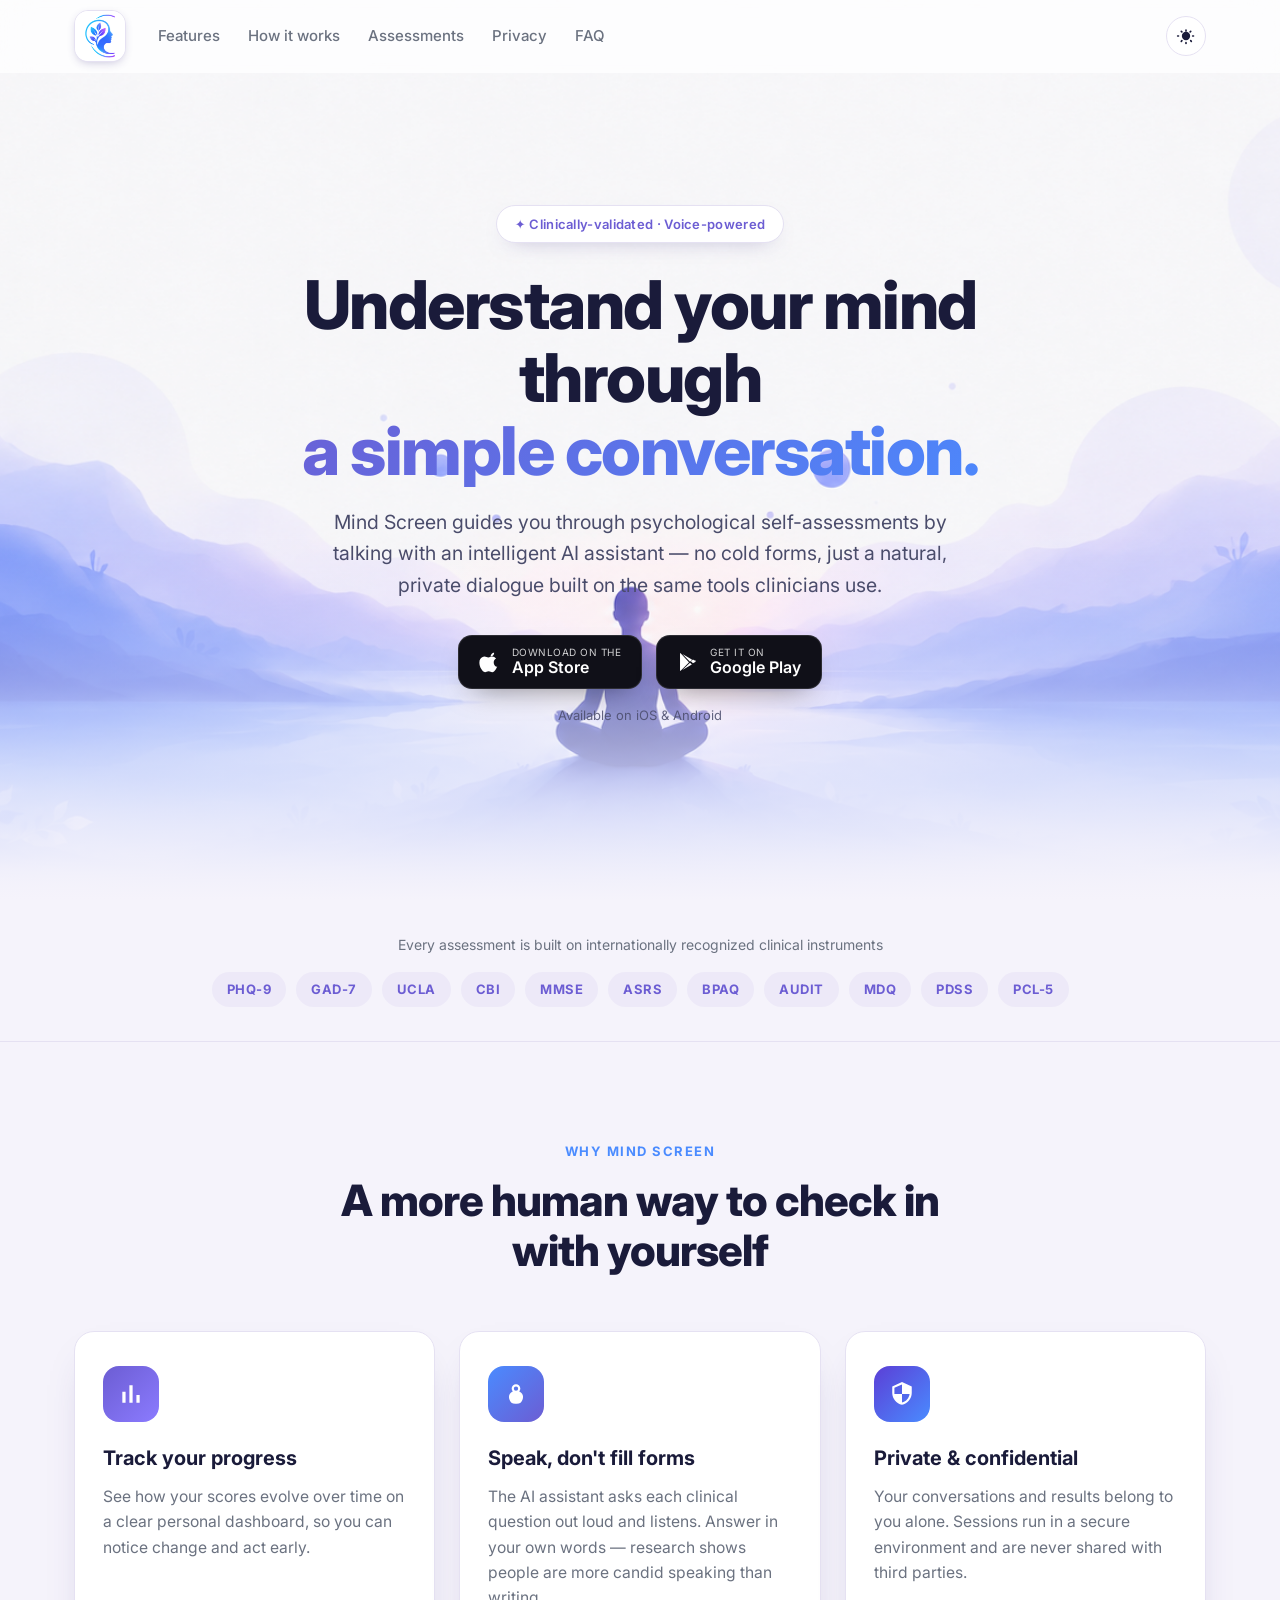
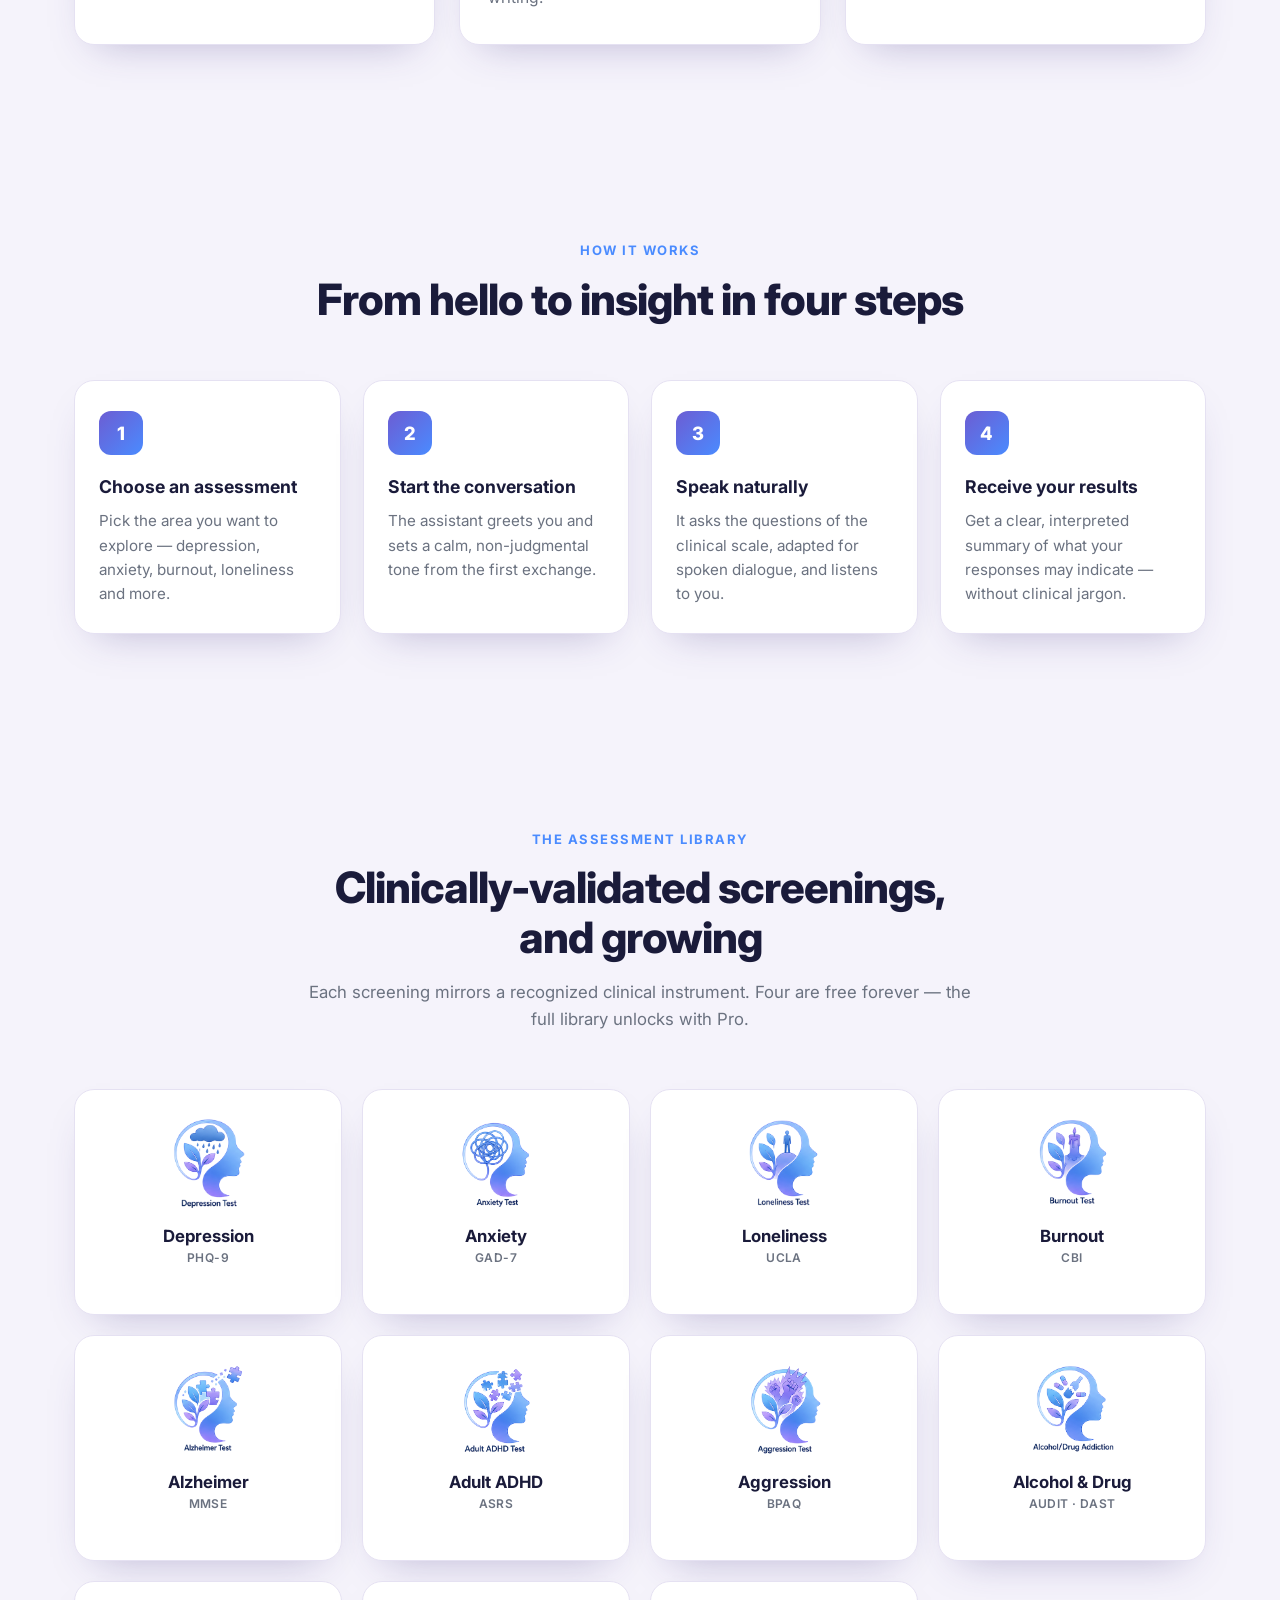
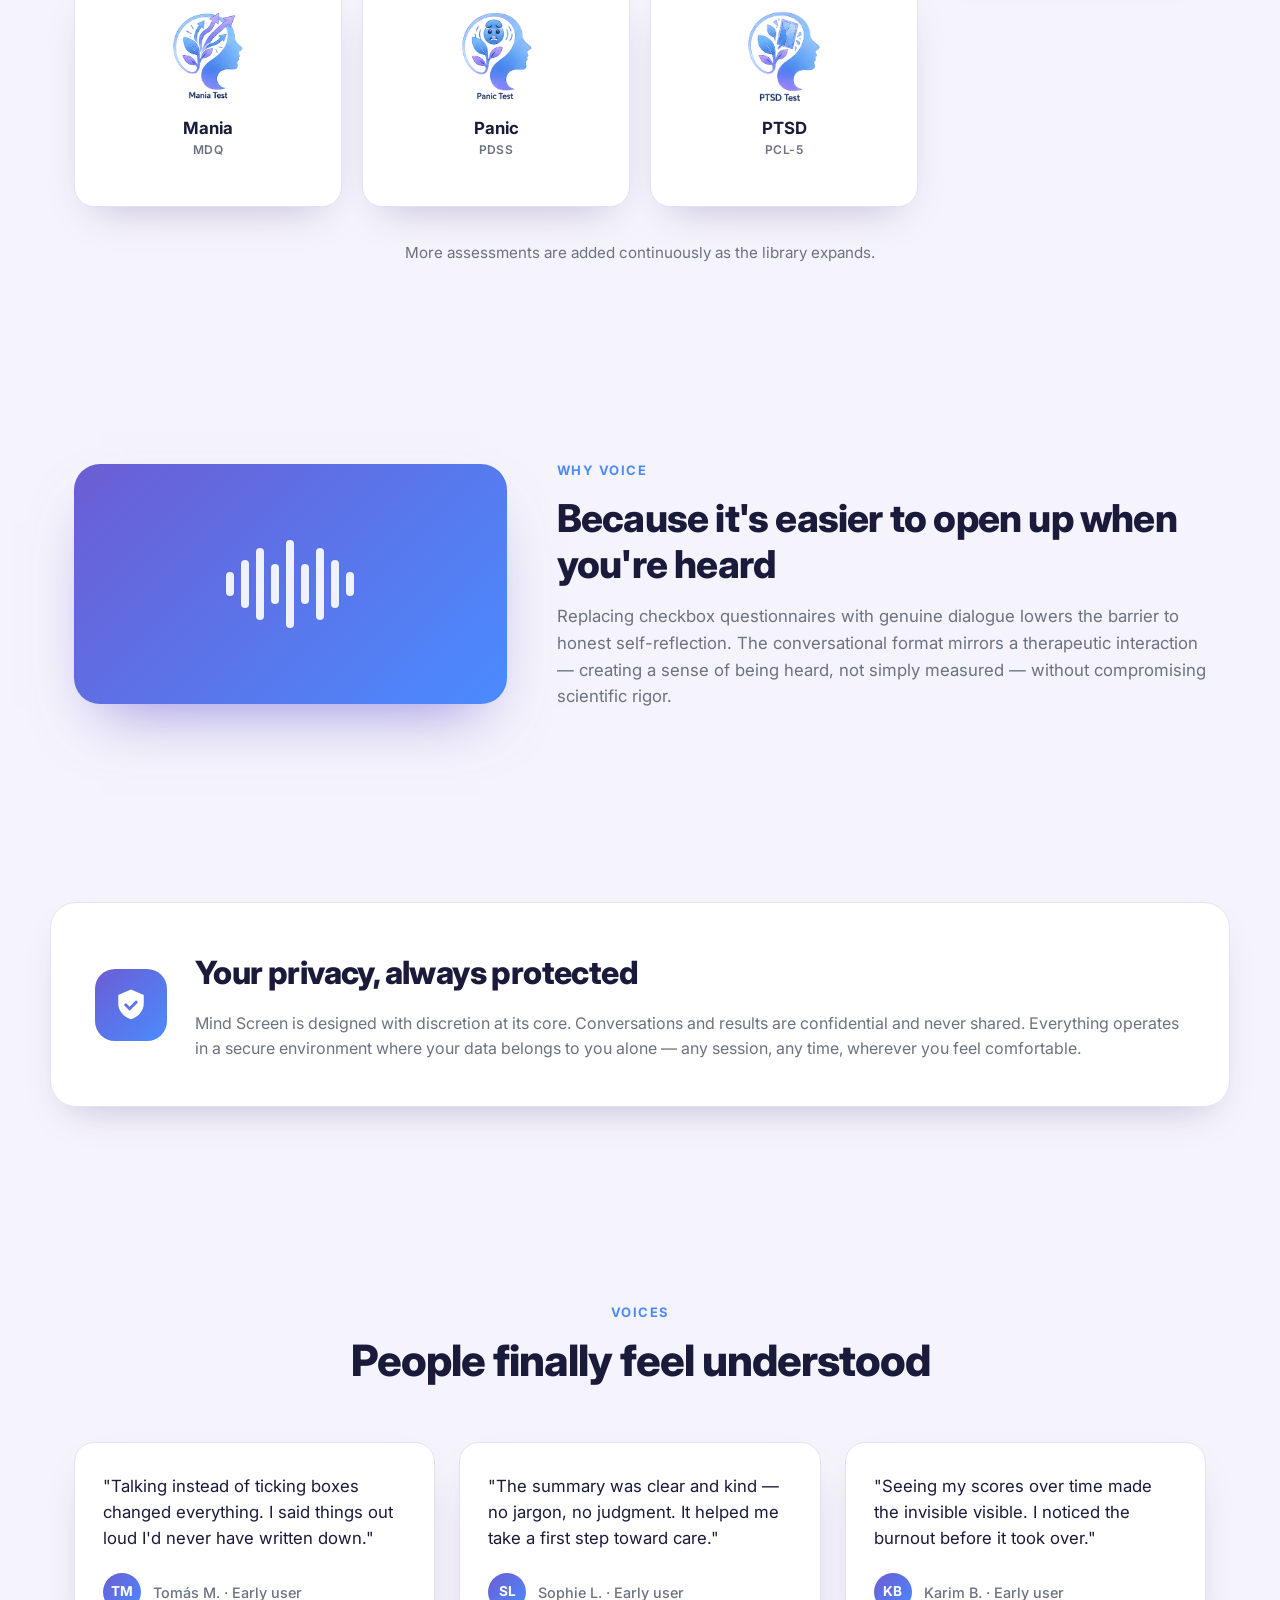
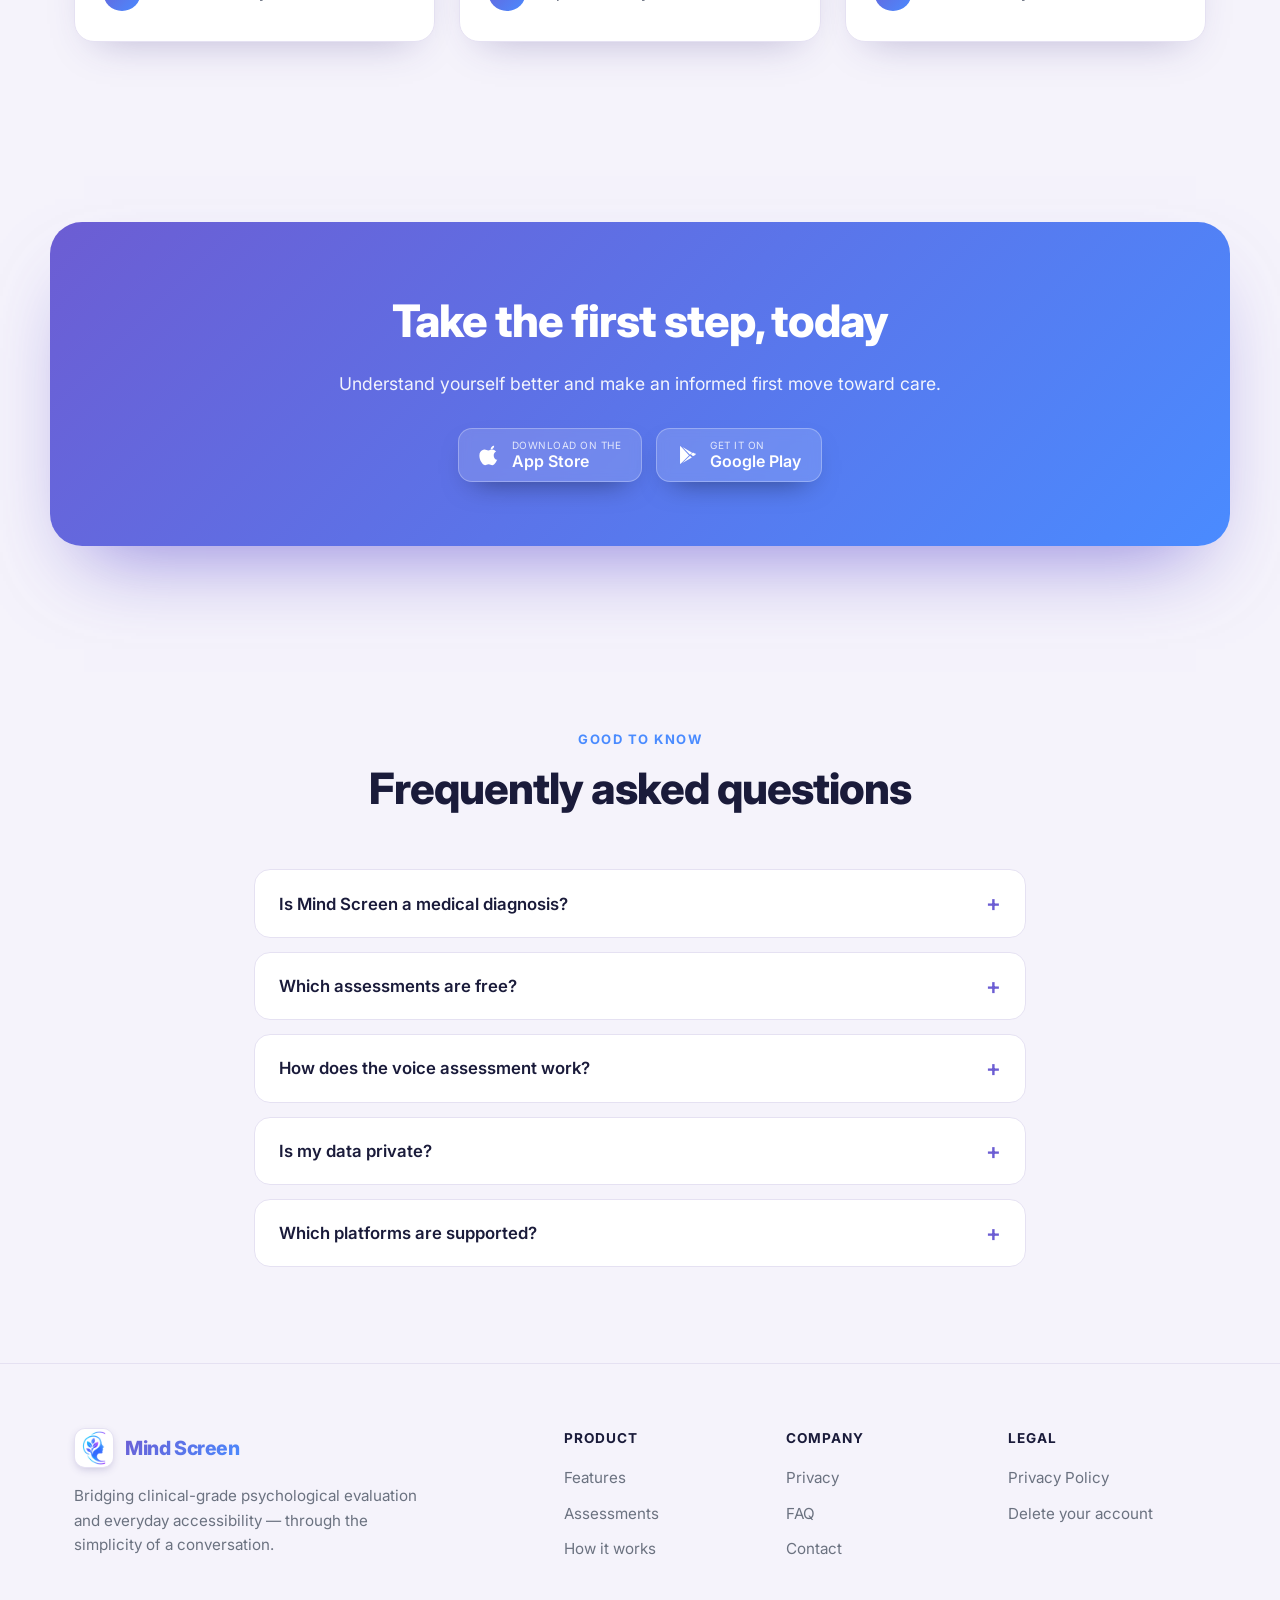
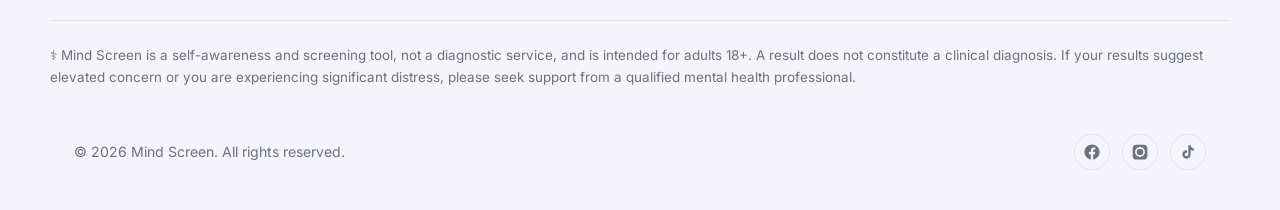
==== commit 551f6fe0: "Update legal and privacy pages" ====
--- a/index.html
+++ b/index.html
@@ -6,12 +6,13 @@
   <title>Mind Screen — Talk. Understand. Feel better.</title>
   <meta name="description" content="Mind Screen is a voice-powered mental wellness app. Take clinically-validated psychological self-assessments through a natural conversation with an AI assistant. Private, bilingual, and grounded in the tools clinicians use." />
   <meta name="theme-color" content="#6C5DD3" />
+  <link rel="icon" type="image/svg+xml" href="assets/img/favicon.svg" />
   <link rel="icon" type="image/png" href="assets/img/app-icon.png" />
   <link rel="apple-touch-icon" href="assets/img/app-icon.png" />
   <link rel="preconnect" href="https://fonts.googleapis.com" />
   <link rel="preconnect" href="https://fonts.gstatic.com" crossorigin />
   <link href="https://fonts.googleapis.com/css2?family=Inter:wght@400;500;600;700;800&family=Playfair+Display:wght@600;700&display=swap" rel="stylesheet" />
-  <link rel="stylesheet" href="assets/css/styles.css" />
+  <link rel="stylesheet" href="assets/css/styles.css?v=2" />
 </head>
 <body>
   <!-- ============================ HEADER ============================ -->
@@ -264,8 +265,8 @@
         </div>
         <div class="footer-col">
           <h4 data-i18n="footer.legal">Legal</h4>
-          <a href="#" data-i18n="footer.terms">Terms of Use</a>
-          <a href="#" data-i18n="footer.privacyp">Privacy Policy</a>
+          <a href="/privacy" data-i18n="footer.privacyp">Privacy Policy</a>
+          <a href="/delete-account">Delete your account</a>
         </div>
       </div>
     </div>
@@ -292,7 +293,7 @@
     </div>
   </div>
 
-  <script src="assets/js/i18n.js"></script>
-  <script src="assets/js/main.js"></script>
+  <script src="assets/js/i18n.js?v=2"></script>
+  <script src="assets/js/main.js?v=2"></script>
 </body>
 </html>
--- a/assets/css/styles.css
+++ b/assets/css/styles.css
@@ -408,3 +408,57 @@
   .wave span { animation: none; }
   html { scroll-behavior: auto; }
 }
+
+/* ---------------- "Coming soon" app-availability toast ---------------- */
+.app-toast {
+  position: fixed;
+  left: 50%;
+  bottom: 28px;
+  transform: translateX(-50%) translateY(24px);
+  z-index: 1000;
+  display: flex;
+  align-items: flex-start;
+  gap: 12px;
+  width: min(440px, calc(100vw - 32px));
+  padding: 14px 16px;
+  background: var(--surface);
+  color: var(--text);
+  border: 1px solid var(--border);
+  border-radius: 16px;
+  box-shadow: var(--card-shadow);
+  opacity: 0;
+  visibility: hidden;
+  pointer-events: none;
+  transition: opacity .3s ease, transform .3s ease, visibility .3s;
+}
+.app-toast.show {
+  opacity: 1;
+  visibility: visible;
+  pointer-events: auto;
+  transform: translateX(-50%) translateY(0);
+}
+.app-toast-icon {
+  flex-shrink: 0;
+  width: 38px; height: 38px;
+  display: grid; place-items: center;
+  border-radius: 11px;
+  color: #fff;
+  background: var(--grad);
+}
+.app-toast-text { display: flex; flex-direction: column; gap: 3px; }
+.app-toast-text strong { font-size: 15px; font-weight: 700; }
+.app-toast-text span { font-size: 13.5px; line-height: 1.5; color: var(--text-sec); }
+.app-toast-close {
+  flex-shrink: 0;
+  border: none; background: transparent; cursor: pointer;
+  color: var(--text-sec); padding: 2px; margin: -2px -4px 0 0;
+  border-radius: 8px; line-height: 0; transition: color .2s, background .2s;
+}
+.app-toast-close:hover { color: var(--text); background: var(--surface-var); }
+@media (max-width: 520px) {
+  .app-toast { bottom: 16px; }
+}
+@media (prefers-reduced-motion: reduce) {
+  .app-toast { transition: opacity .2s ease, visibility .2s; transform: translateX(-50%); }
+  .app-toast.show { transform: translateX(-50%); }
+}
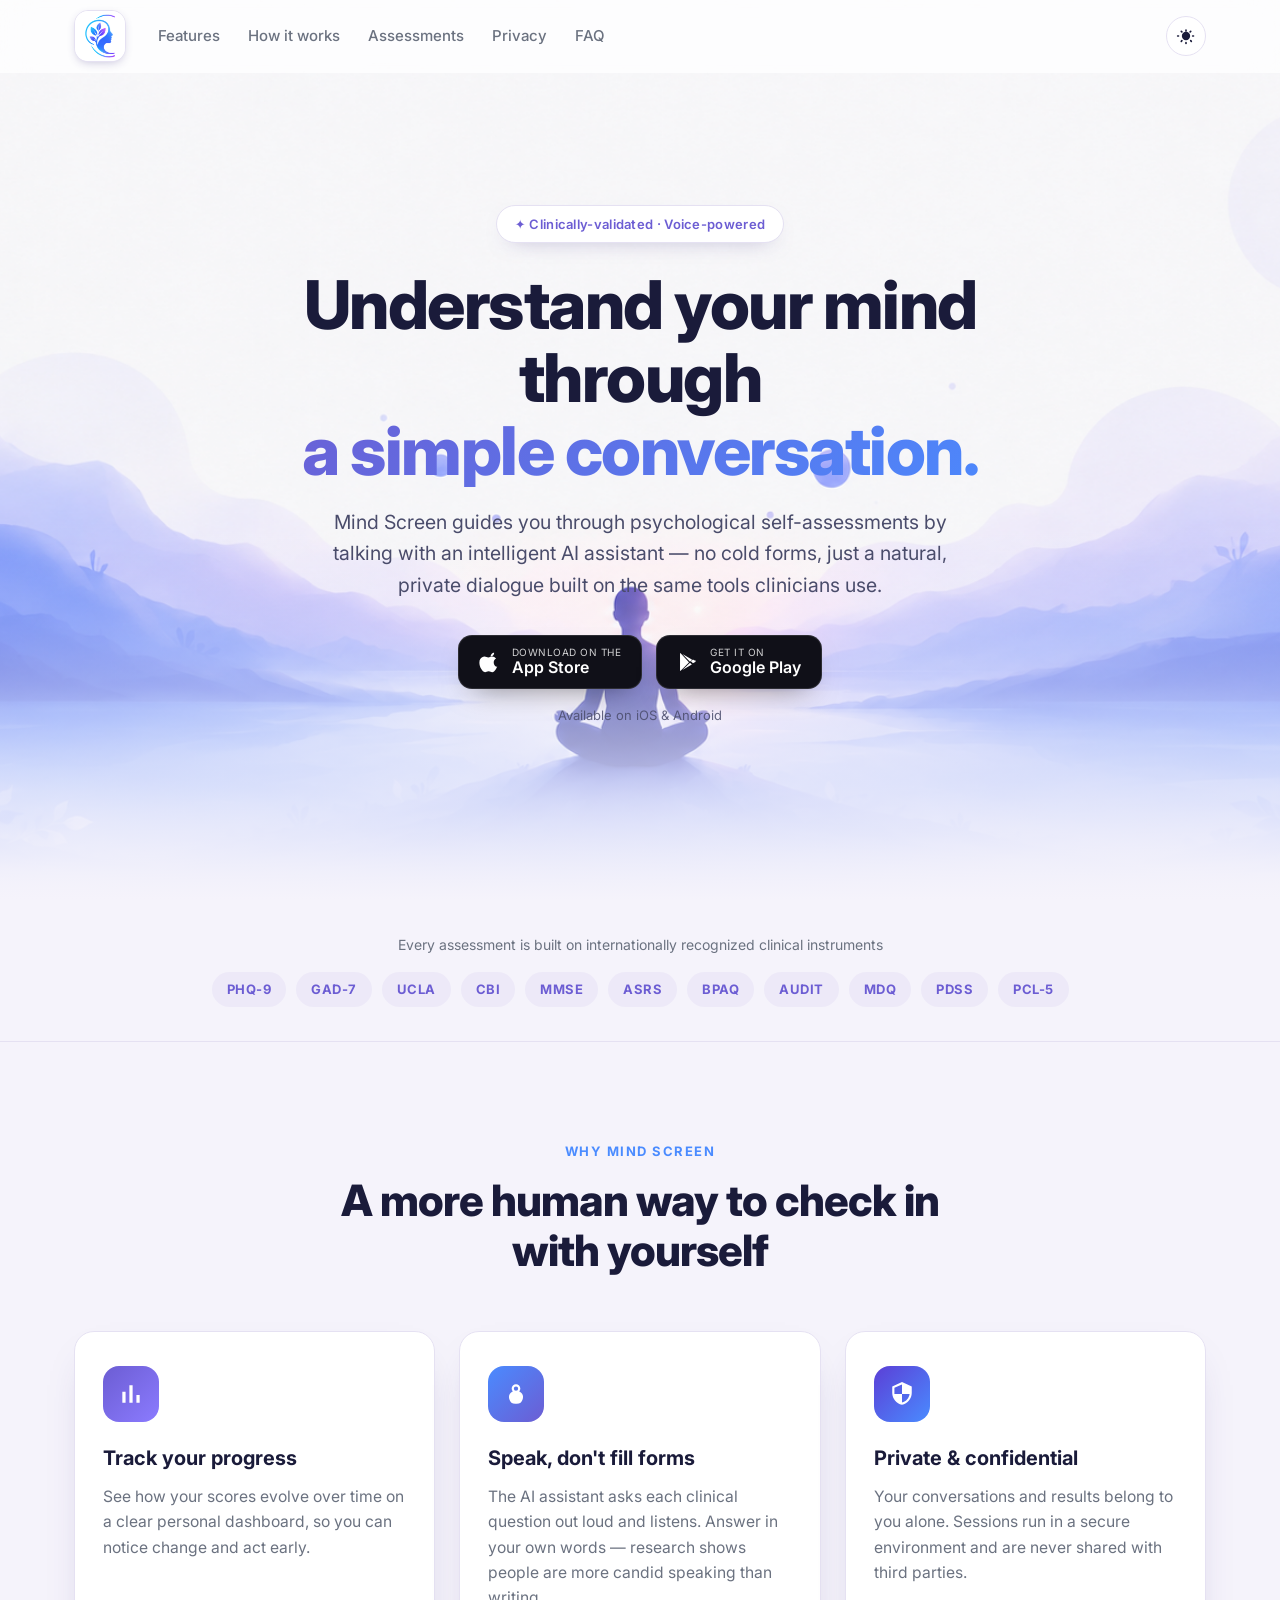
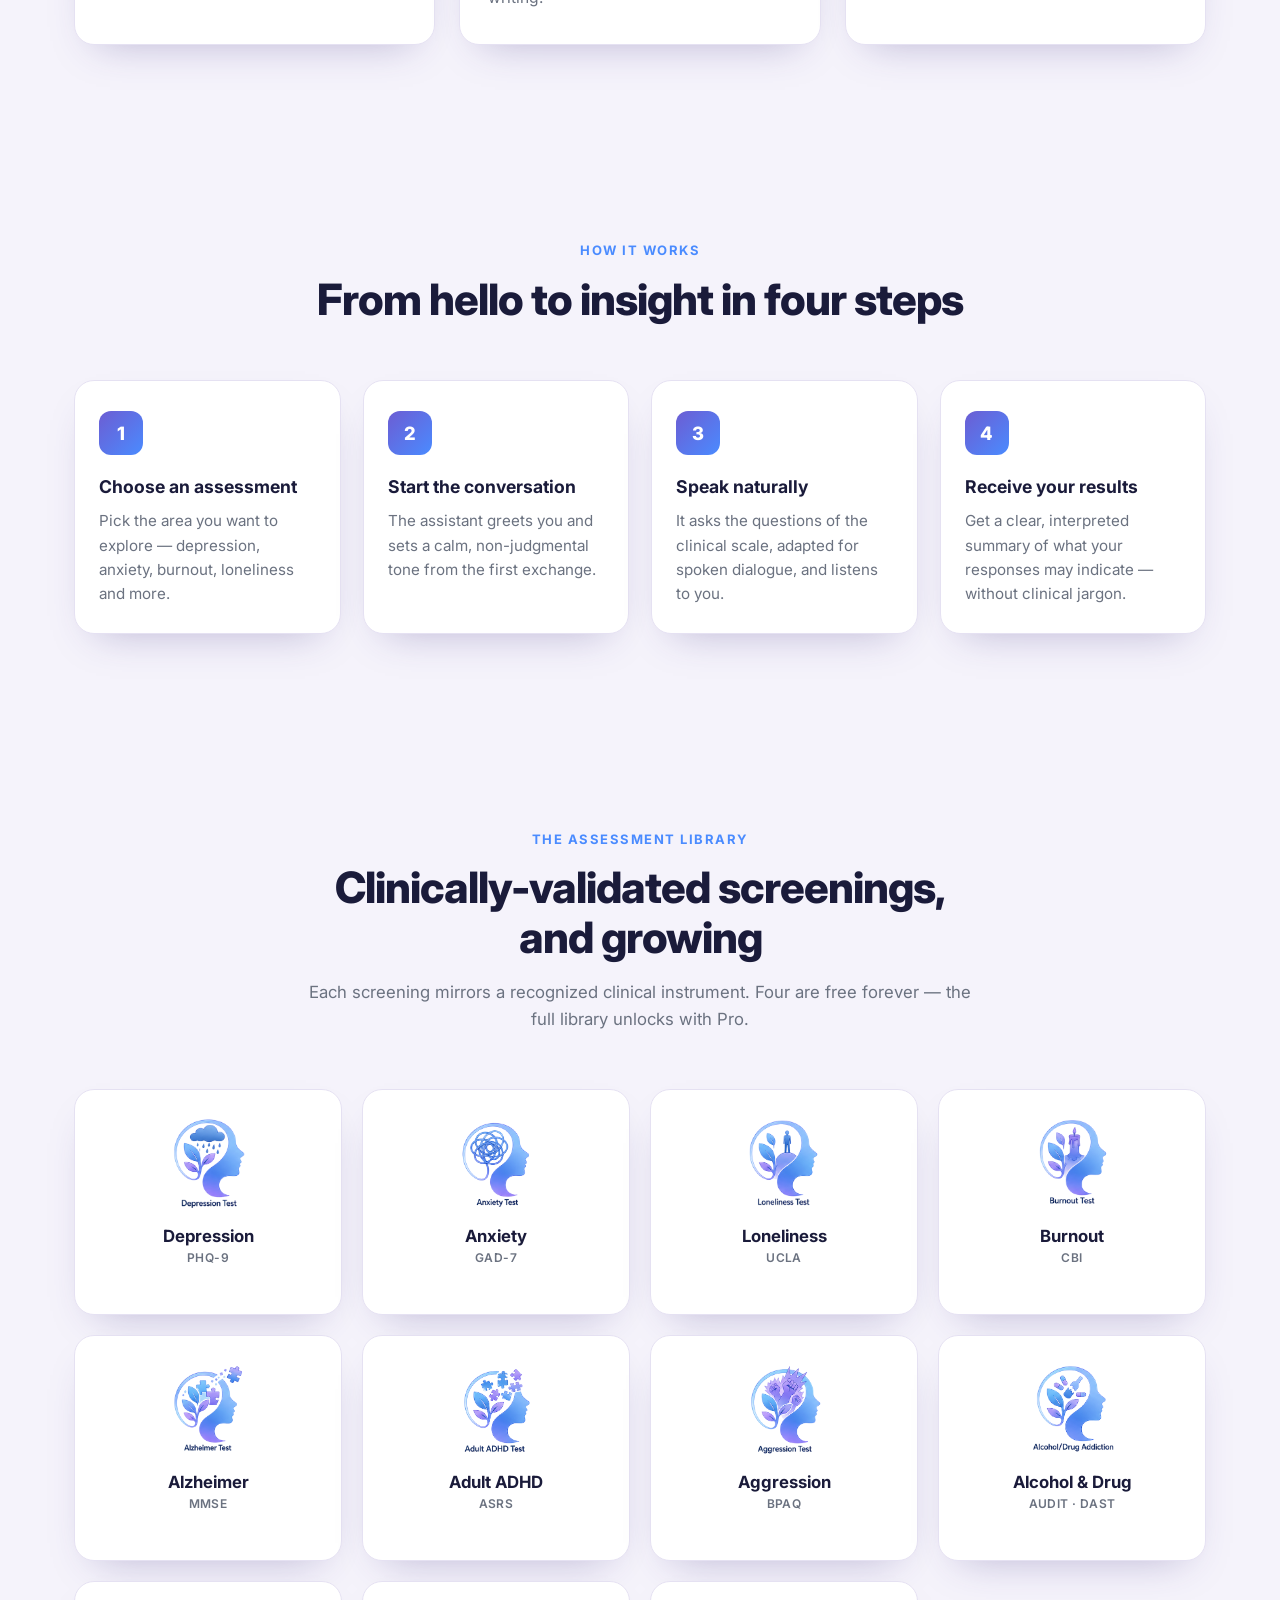
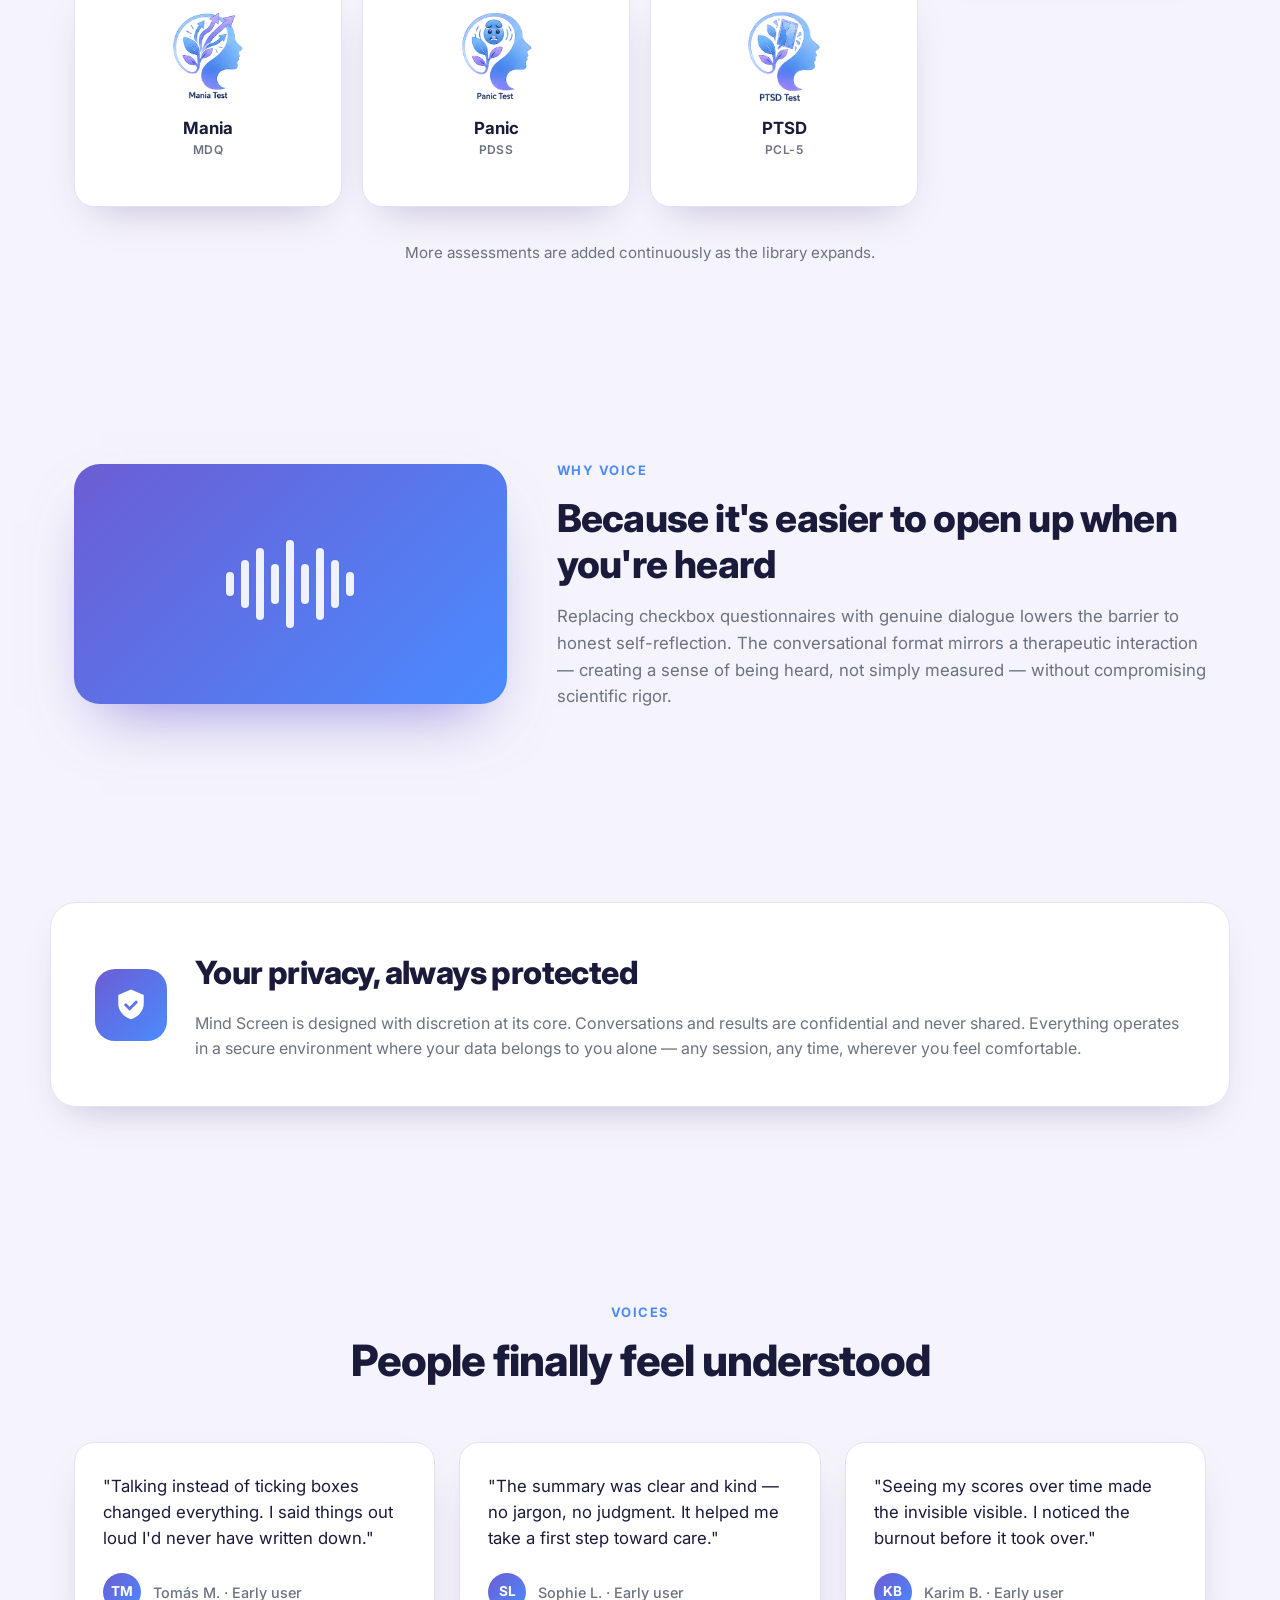
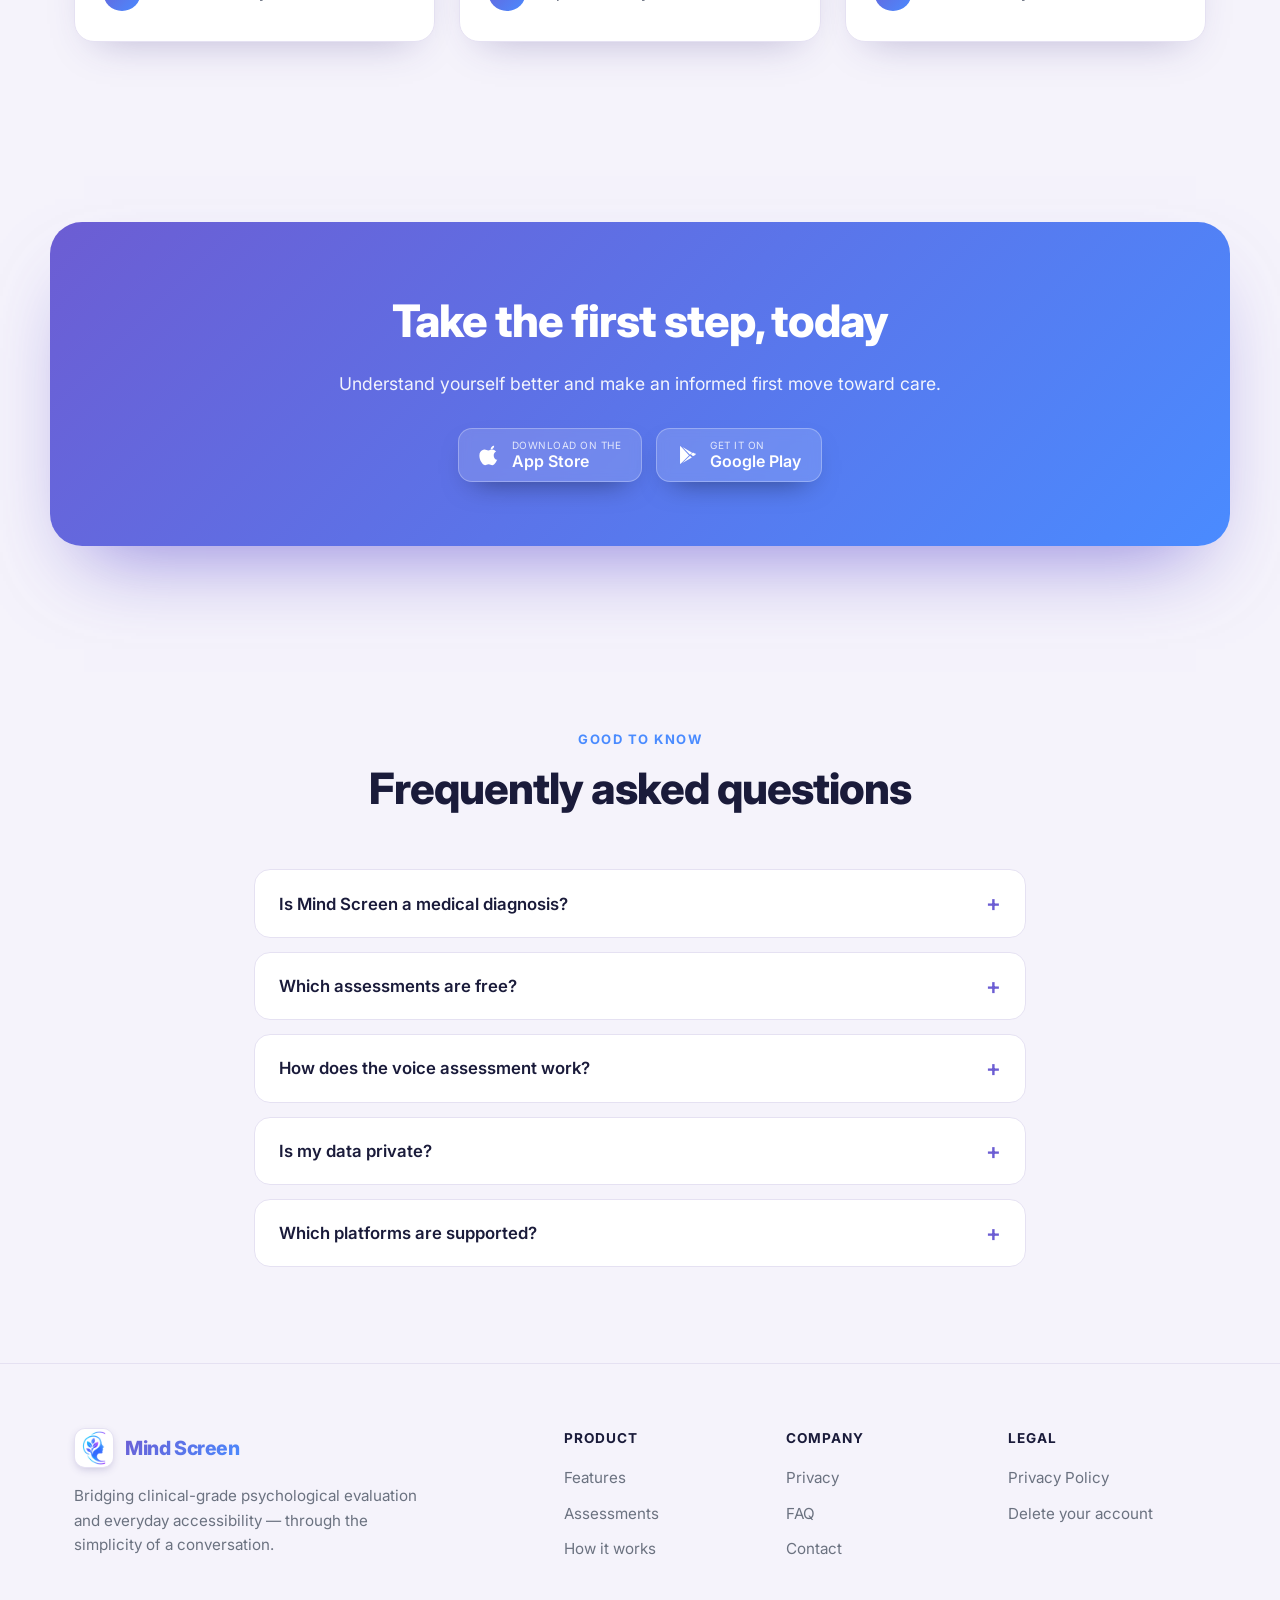
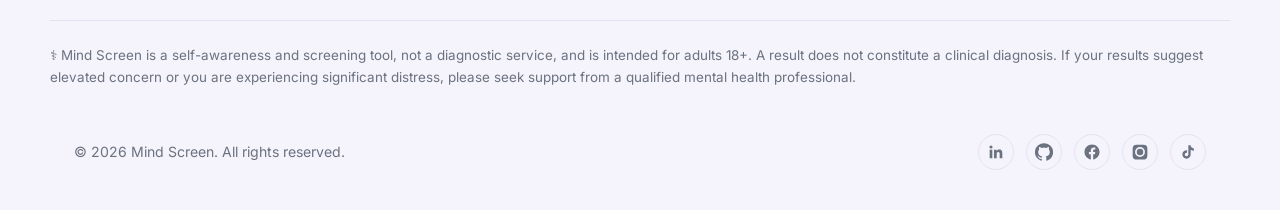
==== commit 9abac655: "Fix mobile Display bug & add Social links to footer" ====
--- a/index.html
+++ b/index.html
@@ -5,6 +5,8 @@
   <meta name="viewport" content="width=device-width, initial-scale=1.0" />
   <title>Mind Screen — Talk. Understand. Feel better.</title>
   <meta name="description" content="Mind Screen is a voice-powered mental wellness app. Take clinically-validated psychological self-assessments through a natural conversation with an AI assistant. Private, bilingual, and grounded in the tools clinicians use." />
+  <link rel="canonical" href="https://mind-screen.com/" />
+  <meta name="google-site-verification" content="cMYpEpuEHdYXwOGwDLk_UrN5MnhK3qgK30qUip8cp_0" />
   <meta name="theme-color" content="#6C5DD3" />
   <link rel="icon" type="image/svg+xml" href="assets/img/favicon.svg" />
   <link rel="icon" type="image/png" href="assets/img/app-icon.png" />
@@ -12,7 +14,7 @@
   <link rel="preconnect" href="https://fonts.googleapis.com" />
   <link rel="preconnect" href="https://fonts.gstatic.com" crossorigin />
   <link href="https://fonts.googleapis.com/css2?family=Inter:wght@400;500;600;700;800&family=Playfair+Display:wght@600;700&display=swap" rel="stylesheet" />
-  <link rel="stylesheet" href="assets/css/styles.css?v=2" />
+  <link rel="stylesheet" href="assets/css/styles.css?v=3" />
 </head>
 <body>
   <!-- ============================ HEADER ============================ -->
@@ -57,11 +59,11 @@
       <p class="hero-sub" data-i18n="hero.sub">Mind Screen guides you through psychological self-assessments by talking with an intelligent AI assistant — no cold forms, just a natural, private dialogue built on the same tools clinicians use.</p>
 
       <div class="store-badges" id="get-app">
-        <a href="#" class="store-badge" aria-label="Download on the App Store">
+        <a href="#" class="store-badge store-badge-soon" aria-label="Download on the App Store">
           <svg viewBox="0 0 24 24" width="22" height="22" aria-hidden="true"><path fill="currentColor" d="M16.5 1.9c.1 1-.3 2-1 2.8-.7.8-1.8 1.4-2.8 1.3-.1-1 .4-2 1-2.7.7-.8 1.9-1.4 2.8-1.4ZM19.9 17c-.5 1.2-.8 1.7-1.5 2.8-1 1.5-2.3 3.3-4 3.3-1.5 0-1.9-1-3.9-1s-2.5 1-3.9 1c-1.7 0-3-1.7-3.9-3.1-2.6-4-2.9-8.7-1.3-11.2 1.1-1.7 2.9-2.8 4.6-2.8 1.7 0 2.8 1 4.2 1 1.4 0 2.2-1 4.2-1 1.5 0 3.1.8 4.2 2.3-3.7 2-3.1 7.3.2 8.9Z"/></svg>
           <span><small data-i18n="store.on">Download on the</small><strong>App Store</strong></span>
         </a>
-        <a href="#" class="store-badge" aria-label="Get it on Google Play">
+        <a href="https://play.google.com/store/apps/details?id=com.mindscreen.app" class="store-badge" target="_blank" rel="noopener" aria-label="Get it on Google Play">
           <svg viewBox="0 0 24 24" width="22" height="22" aria-hidden="true"><path fill="currentColor" d="M3.6 2.2c-.2.3-.3.7-.3 1.2v17.2c0 .5.1.9.3 1.2l.1.1L13 12.6v-.2L3.7 2.1l-.1.1Zm12.6 7.1L5.9 3.4l8.3 8.3 2-1.8-.0-.6ZM5.9 20.6l10.3-5.9-2-2-8.3 8v-.1Zm14-9.9-2.5-1.4-2.2 2 2.2 2 2.5-1.4c.7-.4.7-1.4 0-1.8Z"/></svg>
           <span><small data-i18n="store.get">GET IT ON</small><strong>Google Play</strong></span>
         </a>
@@ -217,11 +219,11 @@
       <h2 data-i18n="cta.title">Take the first step, today</h2>
       <p data-i18n="cta.sub">Understand yourself better and make an informed first move toward care.</p>
       <div class="store-badges">
-        <a href="#" class="store-badge">
+        <a href="#" class="store-badge store-badge-soon" aria-label="Download on the App Store">
           <svg viewBox="0 0 24 24" width="22" height="22" aria-hidden="true"><path fill="currentColor" d="M16.5 1.9c.1 1-.3 2-1 2.8-.7.8-1.8 1.4-2.8 1.3-.1-1 .4-2 1-2.7.7-.8 1.9-1.4 2.8-1.4ZM19.9 17c-.5 1.2-.8 1.7-1.5 2.8-1 1.5-2.3 3.3-4 3.3-1.5 0-1.9-1-3.9-1s-2.5 1-3.9 1c-1.7 0-3-1.7-3.9-3.1-2.6-4-2.9-8.7-1.3-11.2 1.1-1.7 2.9-2.8 4.6-2.8 1.7 0 2.8 1 4.2 1 1.4 0 2.2-1 4.2-1 1.5 0 3.1.8 4.2 2.3-3.7 2-3.1 7.3.2 8.9Z"/></svg>
           <span><small data-i18n="store.on">Download on the</small><strong>App Store</strong></span>
         </a>
-        <a href="#" class="store-badge">
+        <a href="https://play.google.com/store/apps/details?id=com.mindscreen.app" class="store-badge" target="_blank" rel="noopener" aria-label="Get it on Google Play">
           <svg viewBox="0 0 24 24" width="22" height="22" aria-hidden="true"><path fill="currentColor" d="M3.6 2.2c-.2.3-.3.7-.3 1.2v17.2c0 .5.1.9.3 1.2l.1.1L13 12.6v-.2L3.7 2.1l-.1.1Zm12.6 7.1L5.9 3.4l8.3 8.3 2-1.8-.0-.6ZM5.9 20.6l10.3-5.9-2-2-8.3 8v-.1Zm14-9.9-2.5-1.4-2.2 2 2.2 2 2.5-1.4c.7-.4.7-1.4 0-1.8Z"/></svg>
           <span><small data-i18n="store.get">GET IT ON</small><strong>Google Play</strong></span>
         </a>
@@ -261,7 +263,7 @@
           <h4 data-i18n="footer.company">Company</h4>
           <a href="#privacy" data-i18n="nav.privacy">Privacy</a>
           <a href="#faq" data-i18n="nav.faq">FAQ</a>
-          <a href="mailto:contact@mindscreen.app" data-i18n="footer.contact">Contact</a>
+          <a href="mailto:mindesuite1@gmail.com" data-i18n="footer.contact">Contact</a>
         </div>
         <div class="footer-col">
           <h4 data-i18n="footer.legal">Legal</h4>
@@ -276,6 +278,8 @@
     <div class="container footer-bottom">
       <span data-i18n="footer.rights">© 2026 Mind Screen. All rights reserved.</span>
       <div class="footer-social">
+        <a href="https://www.linkedin.com/company/mind-screen" target="_blank" rel="noopener" aria-label="LinkedIn"><svg viewBox="0 0 24 24" width="18" height="18"><path fill="currentColor" d="M20.45 20.45h-3.55v-5.57c0-1.33-.03-3.04-1.85-3.04-1.85 0-2.14 1.45-2.14 2.94v5.67H9.35V9h3.41v1.56h.05c.48-.9 1.64-1.85 3.37-1.85 3.6 0 4.27 2.37 4.27 5.46v6.28ZM5.34 7.43a2.06 2.06 0 1 1 0-4.13 2.06 2.06 0 0 1 0 4.13ZM7.12 20.45H3.56V9h3.56v11.45Z"/></svg></a>
+        <a href="https://github.com/mind-screen" target="_blank" rel="noopener" aria-label="GitHub"><svg viewBox="0 0 24 24" width="18" height="18"><path fill="currentColor" d="M12 .3a12 12 0 0 0-3.8 23.4c.6.1.8-.3.8-.6v-2c-3.3.7-4-1.6-4-1.6-.6-1.4-1.4-1.8-1.4-1.8-1-.7.1-.7.1-.7 1.2 0 1.9 1.2 1.9 1.2 1 1.8 2.8 1.3 3.5 1 0-.8.4-1.3.7-1.6-2.7-.3-5.5-1.3-5.5-6 0-1.2.5-2.3 1.3-3.1-.2-.4-.6-1.6 0-3.2 0 0 1-.3 3.4 1.2a11.5 11.5 0 0 1 6 0c2.3-1.5 3.3-1.2 3.3-1.2.7 1.6.3 2.8.2 3.2.8.8 1.2 1.9 1.2 3.1 0 4.7-2.8 5.7-5.5 6 .5.4.9 1.1.9 2.2v3.3c0 .3.1.7.8.6A12 12 0 0 0 12 .3Z"/></svg></a>
         <a href="#" aria-label="Facebook"><svg viewBox="0 0 24 24" width="18" height="18"><path fill="currentColor" d="M22 12.06C22 6.5 17.52 2 12 2S2 6.5 2 12.06c0 5.02 3.66 9.18 8.44 9.94v-7.03H7.9v-2.9h2.54V9.85c0-2.52 1.49-3.91 3.78-3.91 1.1 0 2.24.2 2.24.2v2.47h-1.26c-1.24 0-1.63.78-1.63 1.57v1.88h2.78l-.44 2.9h-2.34V22c4.78-.76 8.44-4.92 8.44-9.94Z"/></svg></a>
         <a href="#" aria-label="Instagram"><svg viewBox="0 0 24 24" width="18" height="18"><path fill="currentColor" d="M12 2.2c3.2 0 3.6 0 4.9.1 1.2.1 1.8.3 2.2.4.6.2 1 .5 1.4.9.4.4.7.8.9 1.4.1.4.3 1 .4 2.2.1 1.3.1 1.7.1 4.9s0 3.6-.1 4.9c-.1 1.2-.3 1.8-.4 2.2-.2.6-.5 1-.9 1.4-.4.4-.8.7-1.4.9-.4.1-1 .3-2.2.4-1.3.1-1.7.1-4.9.1s-3.6 0-4.9-.1c-1.2-.1-1.8-.3-2.2-.4-.6-.2-1-.5-1.4-.9-.4-.4-.7-.8-.9-1.4-.1-.4-.3-1-.4-2.2C2.2 15.6 2.2 15.2 2.2 12s0-3.6.1-4.9c.1-1.2.3-1.8.4-2.2.2-.6.5-1 .9-1.4.4-.4.8-.7 1.4-.9.4-.1 1-.3 2.2-.4C8.4 2.2 8.8 2.2 12 2.2Zm0 3.2A6.6 6.6 0 1 0 12 18.6 6.6 6.6 0 0 0 12 5.4Zm0 10.9A4.3 4.3 0 1 1 12 7.7a4.3 4.3 0 0 1 0 8.6Zm6.8-11.2a1.5 1.5 0 1 1-3 0 1.5 1.5 0 0 1 3 0Z"/></svg></a>
         <a href="#" aria-label="TikTok"><svg viewBox="0 0 24 24" width="18" height="18"><path fill="currentColor" d="M16.6 5.82a4.28 4.28 0 0 1-1.05-2.82h-3.1v12.31a2.42 2.42 0 0 1-2.42 2.42 2.42 2.42 0 0 1 0-4.84c.26 0 .5.04.74.11v-3.2a5.6 5.6 0 0 0-.74-.05A5.55 5.55 0 1 0 15.53 15V9.06a7.34 7.34 0 0 0 4.29 1.37V7.34a4.28 4.28 0 0 1-3.22-1.52Z"/></svg></a>
--- a/assets/css/styles.css
+++ b/assets/css/styles.css
@@ -386,6 +386,12 @@
   .main-nav, .nav-cta { display: none; }
   .site-header.past-hero .nav-cta { display: none; }
   .menu-toggle { display: flex; }
+  /* Mobile header order: menu (left) · theme toggle · app icon (right) */
+  .header-inner { gap: 12px; }
+  .header-actions { display: contents; }
+  .menu-toggle { order: 1; margin-right: auto; margin-left: -8px; }
+  .theme-toggle { order: 2; }
+  .brand { order: 3; }
   .site-header.menu-open { background: var(--bg); }
   .main-nav.open {
     display: flex; flex-direction: column; position: absolute; top: 72px; left: 0; right: 0;
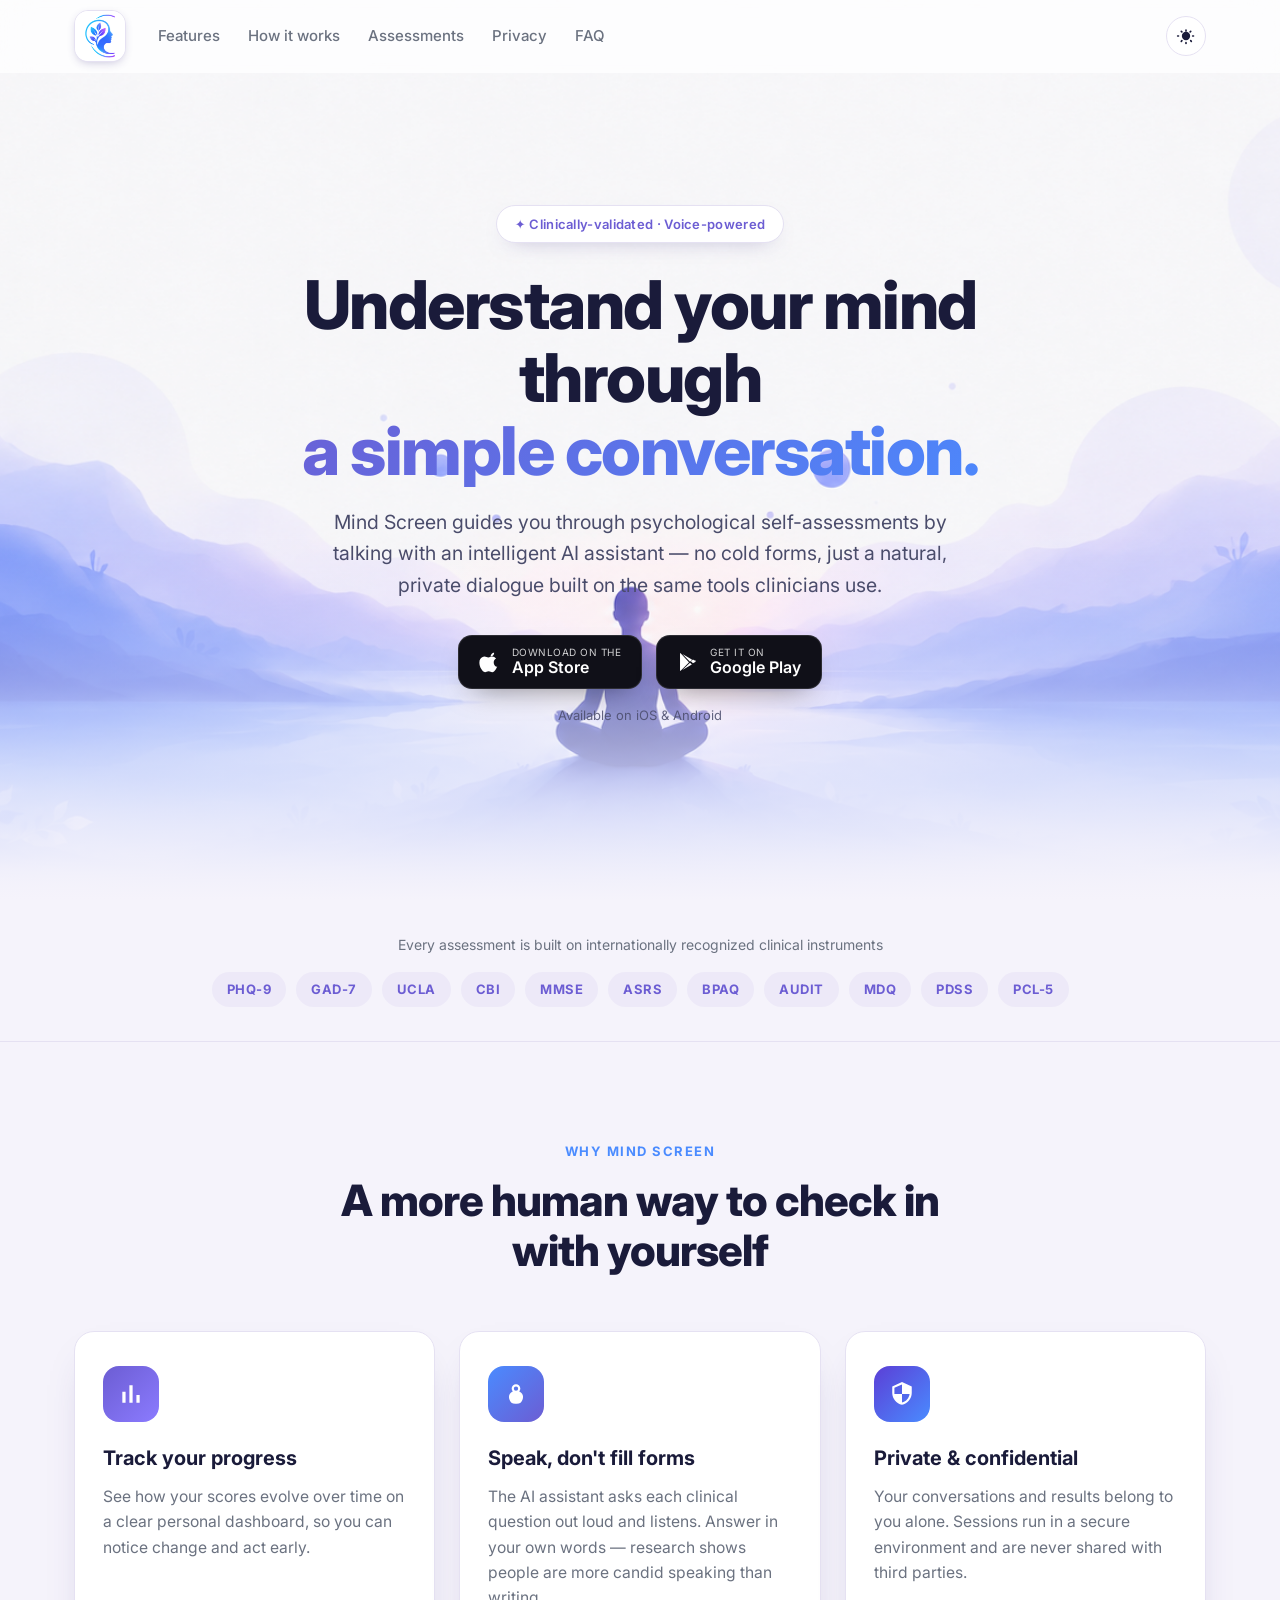
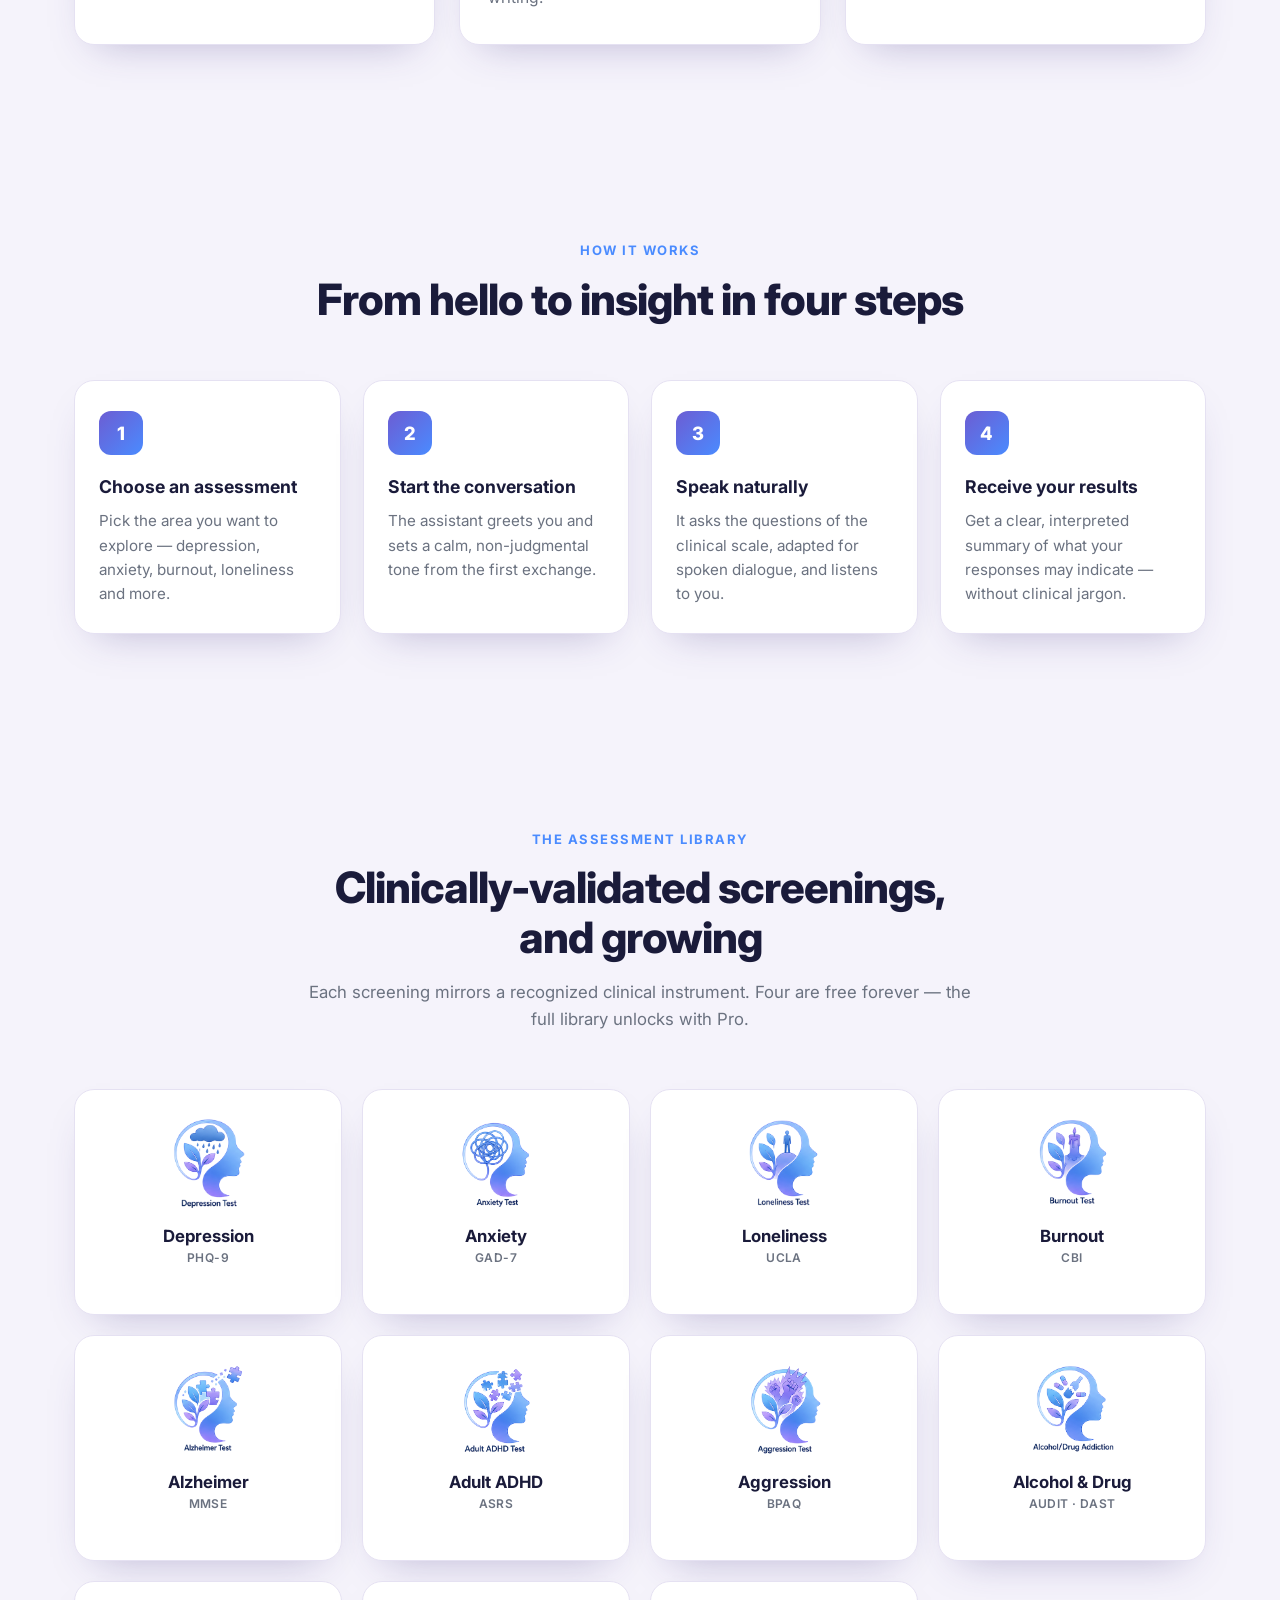
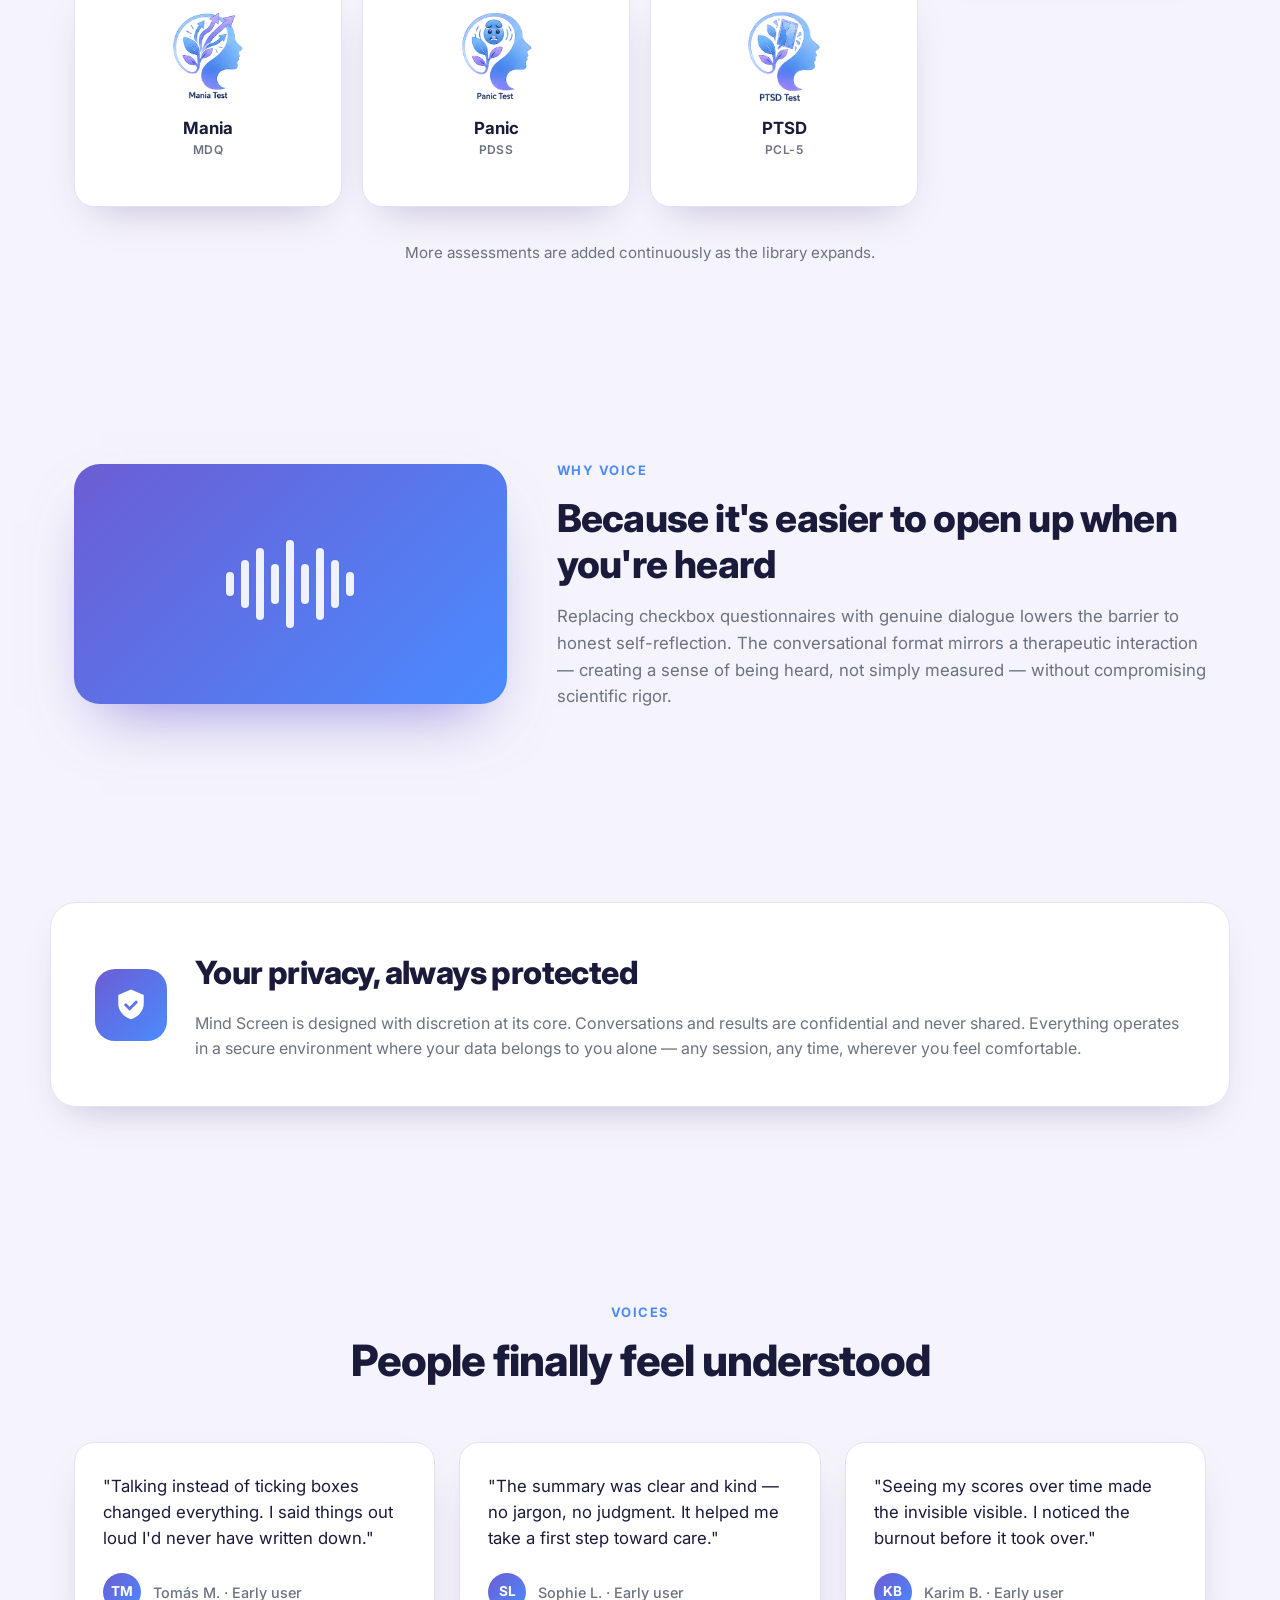
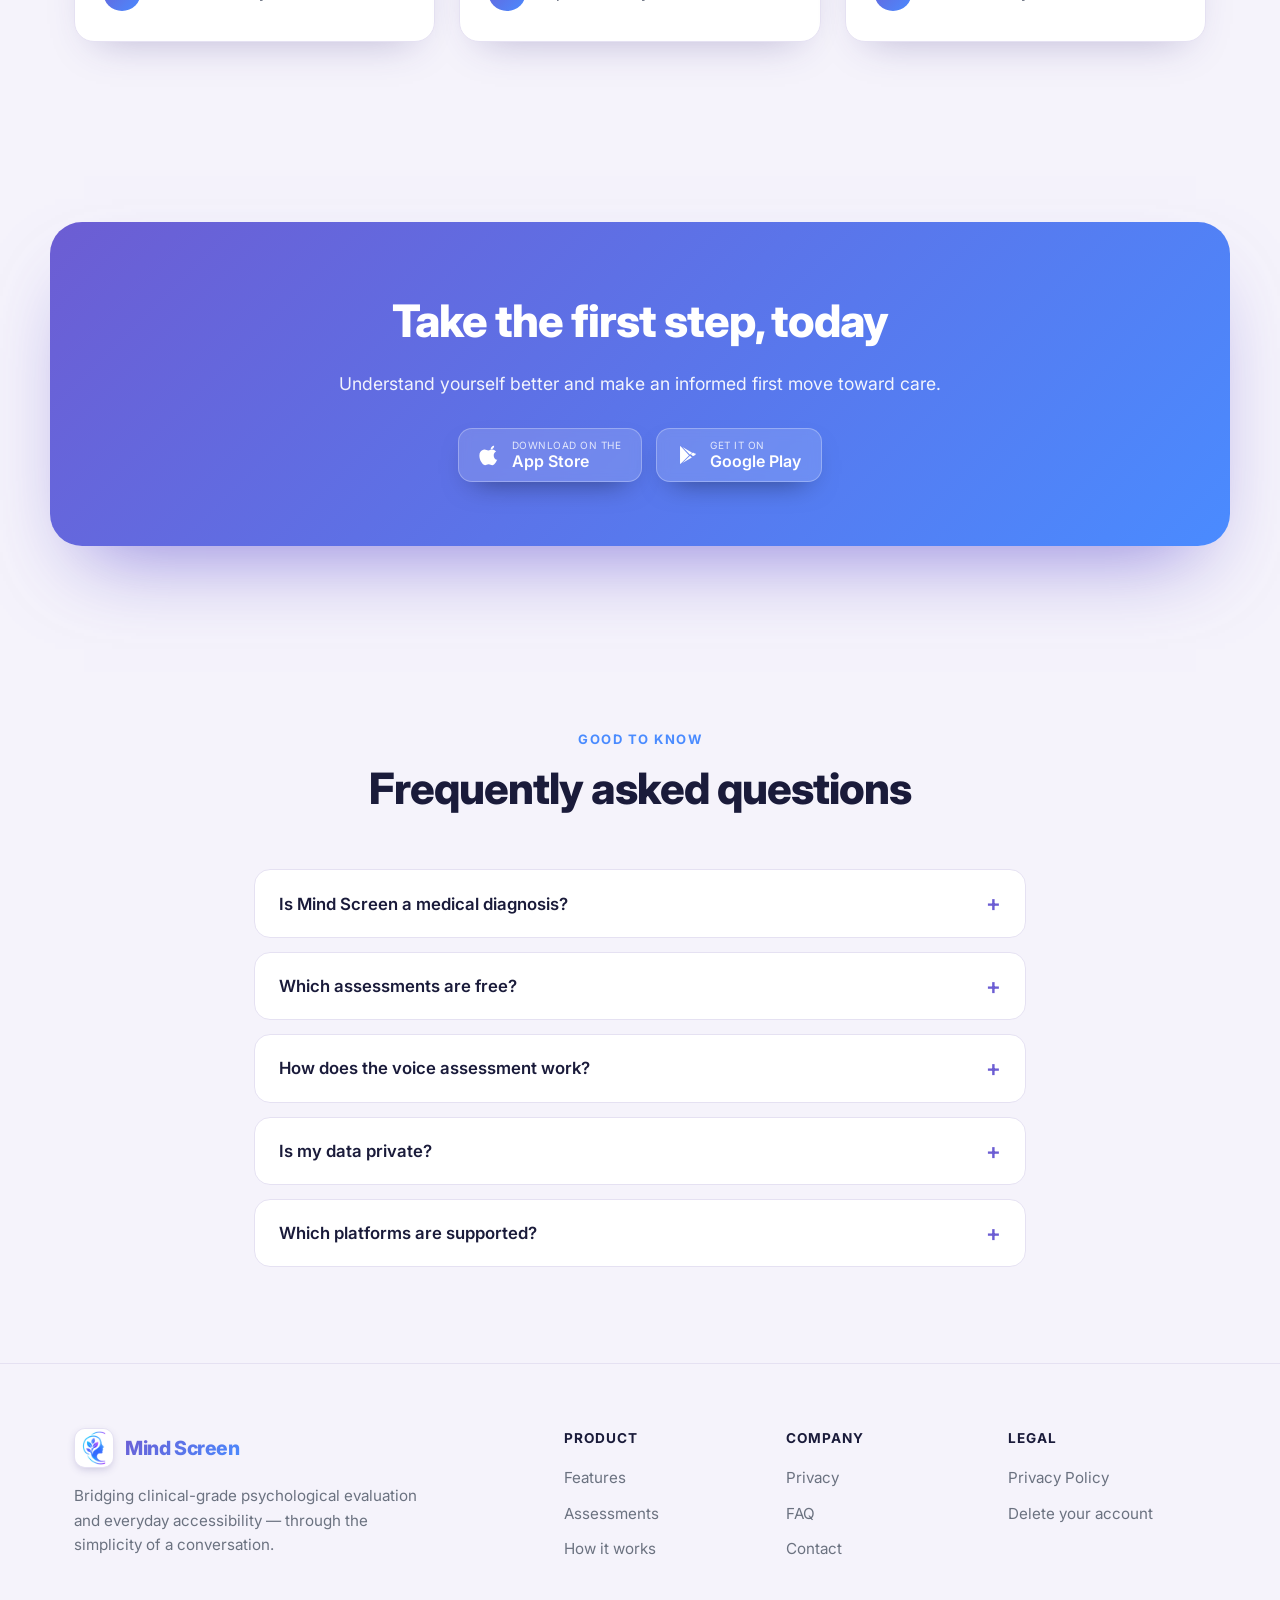
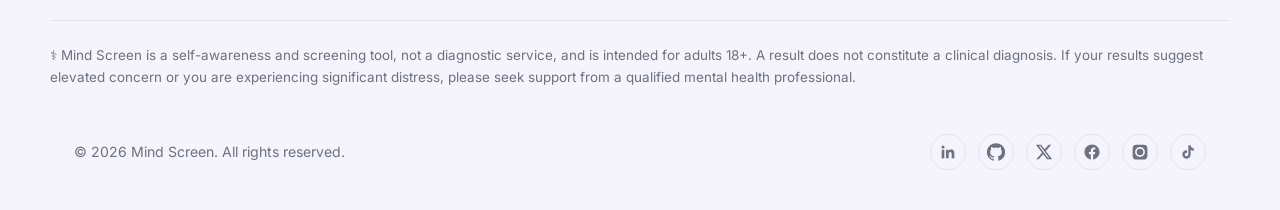
==== commit c273a0f4: "Add X (Twitter) link to footer social icons Co-Authored-By: Claude Opus 5.5 <noreply@anthropic.com>" ====
--- a/index.html
+++ b/index.html
@@ -280,6 +280,7 @@
       <div class="footer-social">
         <a href="https://www.linkedin.com/company/mind-screen" target="_blank" rel="noopener" aria-label="LinkedIn"><svg viewBox="0 0 24 24" width="18" height="18"><path fill="currentColor" d="M20.45 20.45h-3.55v-5.57c0-1.33-.03-3.04-1.85-3.04-1.85 0-2.14 1.45-2.14 2.94v5.67H9.35V9h3.41v1.56h.05c.48-.9 1.64-1.85 3.37-1.85 3.6 0 4.27 2.37 4.27 5.46v6.28ZM5.34 7.43a2.06 2.06 0 1 1 0-4.13 2.06 2.06 0 0 1 0 4.13ZM7.12 20.45H3.56V9h3.56v11.45Z"/></svg></a>
         <a href="https://github.com/mind-screen" target="_blank" rel="noopener" aria-label="GitHub"><svg viewBox="0 0 24 24" width="18" height="18"><path fill="currentColor" d="M12 .3a12 12 0 0 0-3.8 23.4c.6.1.8-.3.8-.6v-2c-3.3.7-4-1.6-4-1.6-.6-1.4-1.4-1.8-1.4-1.8-1-.7.1-.7.1-.7 1.2 0 1.9 1.2 1.9 1.2 1 1.8 2.8 1.3 3.5 1 0-.8.4-1.3.7-1.6-2.7-.3-5.5-1.3-5.5-6 0-1.2.5-2.3 1.3-3.1-.2-.4-.6-1.6 0-3.2 0 0 1-.3 3.4 1.2a11.5 11.5 0 0 1 6 0c2.3-1.5 3.3-1.2 3.3-1.2.7 1.6.3 2.8.2 3.2.8.8 1.2 1.9 1.2 3.1 0 4.7-2.8 5.7-5.5 6 .5.4.9 1.1.9 2.2v3.3c0 .3.1.7.8.6A12 12 0 0 0 12 .3Z"/></svg></a>
+        <a href="https://x.com/mindscreenapp" target="_blank" rel="noopener" aria-label="X"><svg viewBox="0 0 24 24" width="18" height="18"><path fill="currentColor" d="M18.24 2.25h3.31l-7.23 8.26 8.5 11.24h-6.66l-5.21-6.82-5.97 6.82H1.68l7.73-8.84L1.25 2.25h6.83l4.71 6.23 5.45-6.23Zm-1.16 17.52h1.83L7.08 4.13H5.12l11.96 15.64Z"/></svg></a>
         <a href="#" aria-label="Facebook"><svg viewBox="0 0 24 24" width="18" height="18"><path fill="currentColor" d="M22 12.06C22 6.5 17.52 2 12 2S2 6.5 2 12.06c0 5.02 3.66 9.18 8.44 9.94v-7.03H7.9v-2.9h2.54V9.85c0-2.52 1.49-3.91 3.78-3.91 1.1 0 2.24.2 2.24.2v2.47h-1.26c-1.24 0-1.63.78-1.63 1.57v1.88h2.78l-.44 2.9h-2.34V22c4.78-.76 8.44-4.92 8.44-9.94Z"/></svg></a>
         <a href="#" aria-label="Instagram"><svg viewBox="0 0 24 24" width="18" height="18"><path fill="currentColor" d="M12 2.2c3.2 0 3.6 0 4.9.1 1.2.1 1.8.3 2.2.4.6.2 1 .5 1.4.9.4.4.7.8.9 1.4.1.4.3 1 .4 2.2.1 1.3.1 1.7.1 4.9s0 3.6-.1 4.9c-.1 1.2-.3 1.8-.4 2.2-.2.6-.5 1-.9 1.4-.4.4-.8.7-1.4.9-.4.1-1 .3-2.2.4-1.3.1-1.7.1-4.9.1s-3.6 0-4.9-.1c-1.2-.1-1.8-.3-2.2-.4-.6-.2-1-.5-1.4-.9-.4-.4-.7-.8-.9-1.4-.1-.4-.3-1-.4-2.2C2.2 15.6 2.2 15.2 2.2 12s0-3.6.1-4.9c.1-1.2.3-1.8.4-2.2.2-.6.5-1 .9-1.4.4-.4.8-.7 1.4-.9.4-.1 1-.3 2.2-.4C8.4 2.2 8.8 2.2 12 2.2Zm0 3.2A6.6 6.6 0 1 0 12 18.6 6.6 6.6 0 0 0 12 5.4Zm0 10.9A4.3 4.3 0 1 1 12 7.7a4.3 4.3 0 0 1 0 8.6Zm6.8-11.2a1.5 1.5 0 1 1-3 0 1.5 1.5 0 0 1 3 0Z"/></svg></a>
         <a href="#" aria-label="TikTok"><svg viewBox="0 0 24 24" width="18" height="18"><path fill="currentColor" d="M16.6 5.82a4.28 4.28 0 0 1-1.05-2.82h-3.1v12.31a2.42 2.42 0 0 1-2.42 2.42 2.42 2.42 0 0 1 0-4.84c.26 0 .5.04.74.11v-3.2a5.6 5.6 0 0 0-.74-.05A5.55 5.55 0 1 0 15.53 15V9.06a7.34 7.34 0 0 0 4.29 1.37V7.34a4.28 4.28 0 0 1-3.22-1.52Z"/></svg></a>
